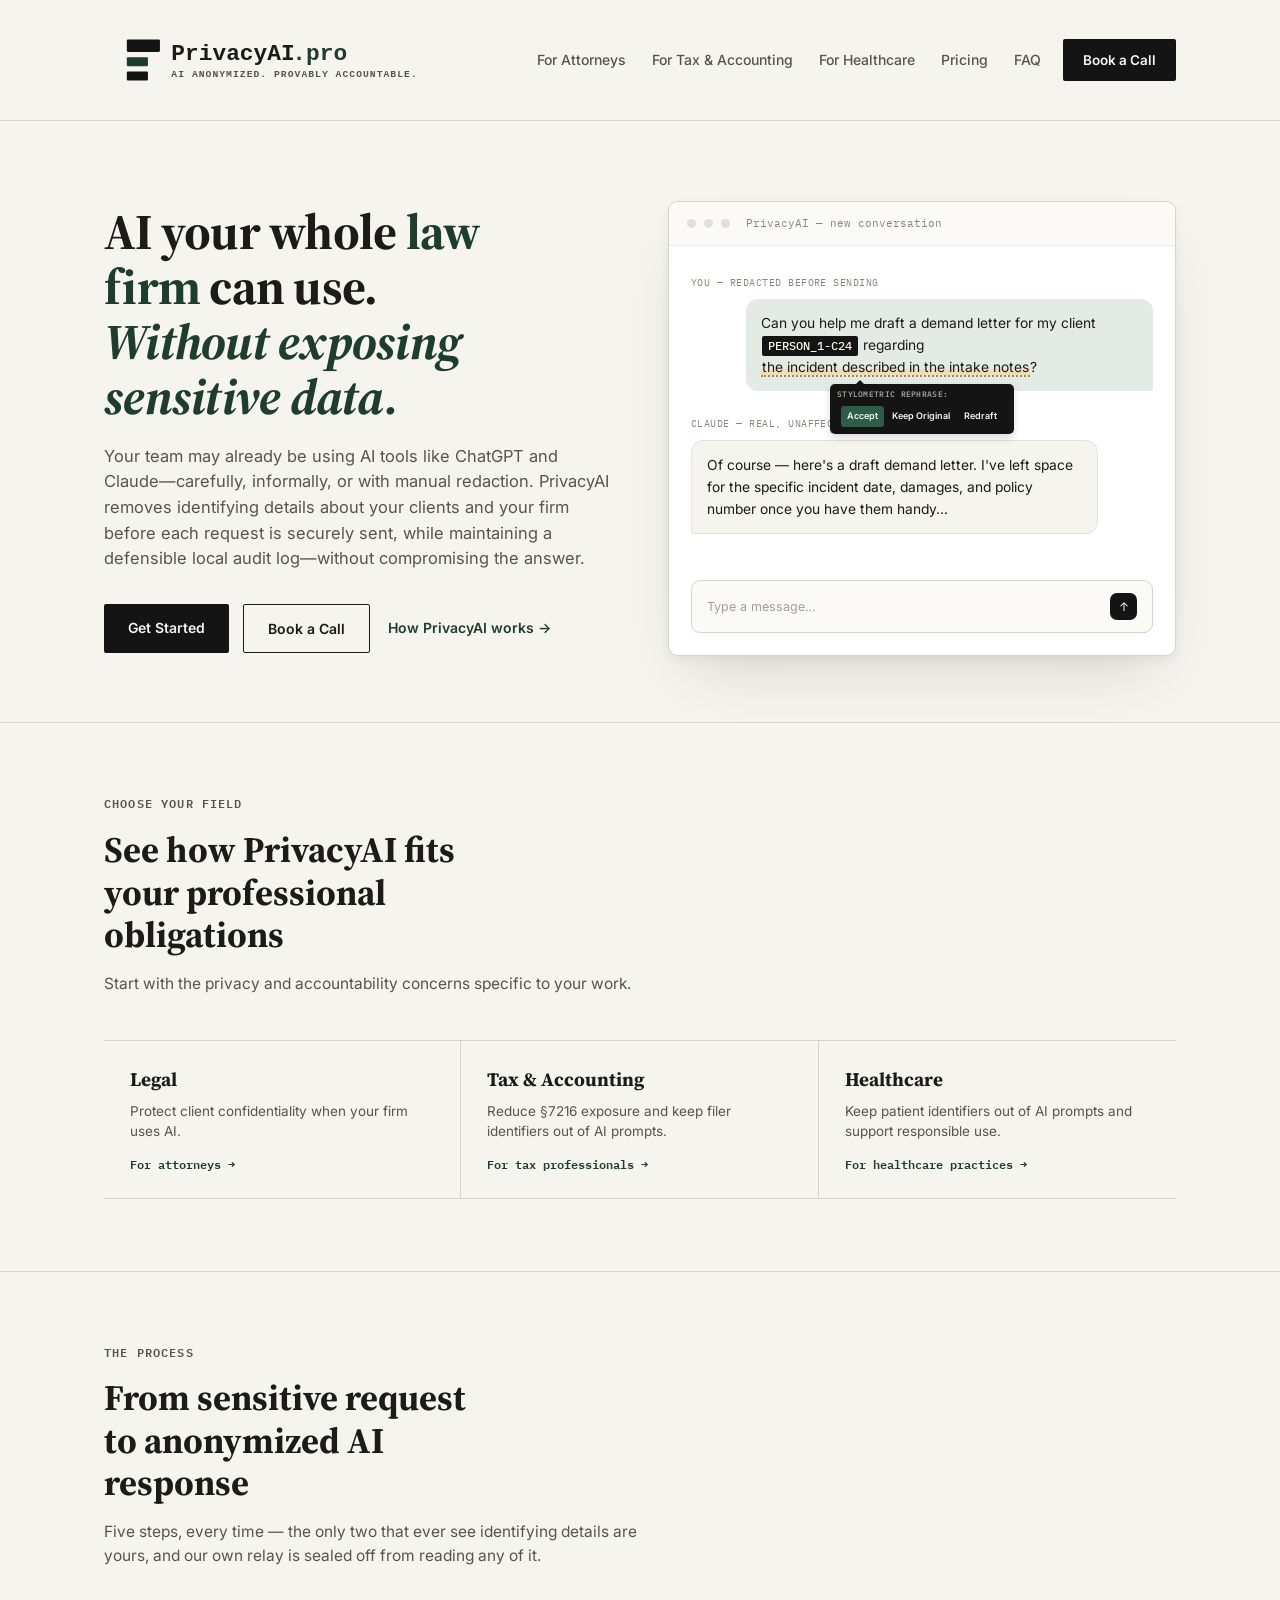
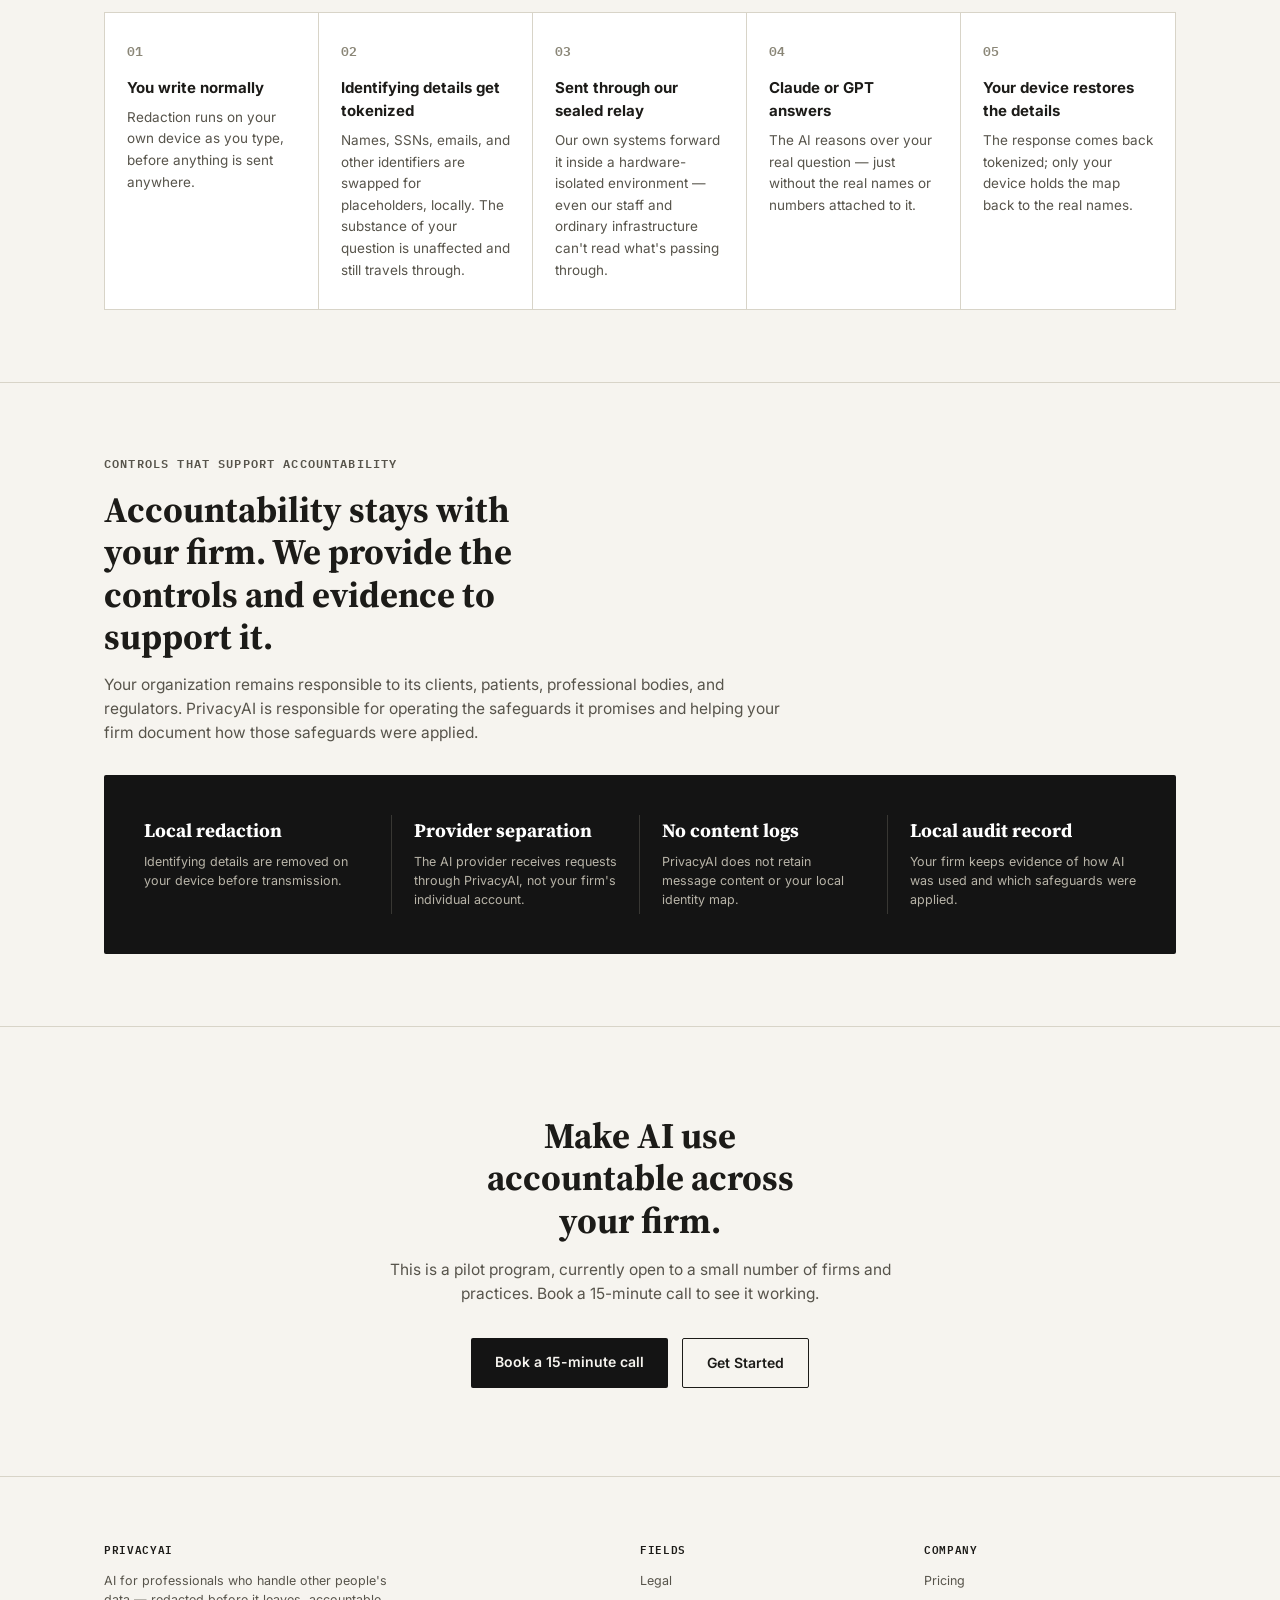
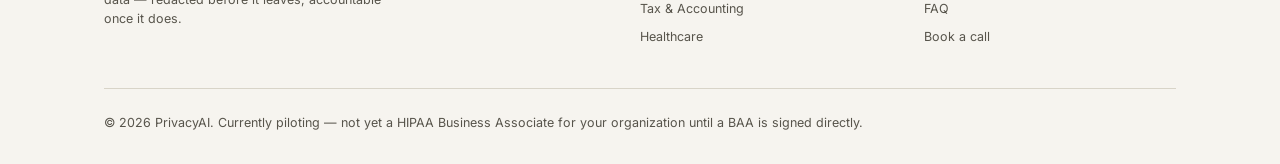
==== index.html @ f4e5b2a3 "Improve PrivacyAI conversion paths and homepage positioning" ====
<!DOCTYPE html>
<html lang="en">
<head>
<meta charset="UTF-8">
<meta name="viewport" content="width=device-width, initial-scale=1.0">
<link rel="stylesheet" href="booking-modal.css">
<script src="booking-modal.js" defer></script>
<script src="hero-rotation.js" defer></script>
<title>Secure AI for Professional Firms | PrivacyAI</title>
<meta name="description" content="PrivacyAI removes identifying details before requests reach ChatGPT or Claude, secures transmission, and maintains a defensible local audit log.">
<link rel="canonical" href="https://privacyai.pro/">
<meta property="og:type" content="website">
<meta property="og:site_name" content="PrivacyAI">
<meta property="og:title" content="Secure AI for Professional Firms | PrivacyAI">
<meta property="og:description" content="Remove identifying details before requests reach ChatGPT or Claude, with secure transmission and a defensible local audit log.">
<meta property="og:url" content="https://privacyai.pro/">
<meta name="twitter:card" content="summary">
<script type="application/ld+json">
{
  "@context": "https://schema.org",
  "@graph": [
    {
      "@type": "WebSite",
      "@id": "https://privacyai.pro/#website",
      "url": "https://privacyai.pro/",
      "name": "PrivacyAI"
    },
    {
      "@type": "Organization",
      "@id": "https://privacyai.pro/#organization",
      "name": "PrivacyAI",
      "url": "https://privacyai.pro/",
      "logo": "https://privacyai.pro/logo.svg"
    }
  ]
}
</script>
<style>
  @import url('https://fonts.googleapis.com/css2?family=Source+Serif+4:ital,wght@0,600;0,700;1,500&family=IBM+Plex+Mono:wght@400;500;600&family=Inter:wght@400;500;600;700&display=swap');

  :root{
    --paper:#f6f4ef;
    --panel:#ffffff;
    --ink:#1c1b18;
    --ink-soft:#57544b;
    --ink-faint:#8a8677;
    --rule:#d8d4c8;
    --redact:#141414;
    --protected:#1f3d2f;
    --protected-soft:#e3ebe4;
    --warn:#8a4a1f;
    --warn-bg:#f3e4d4;
  }
  *{box-sizing:border-box;}
  html,body{margin:0;padding:0;}
  body{background:var(--paper);color:var(--ink);font-family:'Inter',system-ui,sans-serif;line-height:1.55;}
  a{color:inherit;text-decoration:none;}
  .wrap{max-width:1120px;margin:0 auto;padding:0 24px;}

  nav{padding:20px 0;border-bottom:1px solid var(--rule);}
  nav .wrap{display:flex;justify-content:space-between;align-items:center;}
  .logo{font-family:'IBM Plex Mono',monospace;font-weight:600;font-size:15px;letter-spacing:0.02em;display:flex;align-items:center;gap:9px;}
  .logo .bar{width:16px;height:8px;background:var(--redact);display:inline-block;}
  .navlinks{display:flex;gap:26px;font-size:14px;font-weight:500;color:var(--ink-soft);}
  .navlinks a:hover{color:var(--ink);}
  .nav-cta{background:var(--redact);color:var(--paper);padding:11px 20px;border-radius:2px;font-weight:600;font-size:13.5px;}
  .nav-cta:hover{background:#000;}

  .hero{padding:80px 0 66px;}
  .hero-grid{display:grid;grid-template-columns:1fr 1fr;gap:56px;align-items:center;}
  @media(max-width:940px){.hero-grid{grid-template-columns:1fr;gap:44px;}}

  .eyebrow{
    display:inline-flex;align-items:center;gap:10px;
    font-family:'IBM Plex Mono',monospace;font-size:12px;font-weight:600;letter-spacing:0.1em;text-transform:uppercase;
    color:var(--protected);background:var(--protected-soft);
    padding:8px 16px;border-radius:2px;margin-bottom:26px;
  }
  .eyebrow .dot{width:7px;height:7px;border-radius:50%;background:var(--protected);}
  h1{
    font-family:'Source Serif 4',serif;font-weight:700;
    font-size:clamp(32px,4.6vw,50px);line-height:1.1;
    letter-spacing:-0.015em;margin:0 0 20px;max-width:15ch;
  }
  h1 em{font-style:italic;color:var(--protected);}
  .rotating-niche{display:inline;color:var(--protected);transition:opacity .18s ease;}
  .rotating-niche.is-changing{opacity:0;}
  .hero-sub{font-size:16.5px;color:var(--ink-soft);max-width:52ch;margin:0 0 32px;}
  .hero-ctas{display:flex;gap:14px;flex-wrap:wrap;}
  .btn{font-family:'Inter',sans-serif;font-weight:600;font-size:14px;padding:13px 24px;border-radius:2px;display:inline-block;border:none;cursor:pointer;}
  .btn-dark{background:var(--redact);color:var(--paper);}
  .btn-dark:hover{background:#000;}
  .btn-outline{border:1.5px solid var(--ink);color:var(--ink);background:transparent;}
  .btn-outline:hover{background:var(--ink);color:var(--paper);}
  .text-link{display:inline-flex;align-items:center;padding:13px 4px;font-size:14px;font-weight:600;color:var(--protected);border-bottom:1px solid transparent;}
  .text-link:hover{border-bottom-color:var(--protected);}

  /* Chat mockup */
  .frame{
    background:var(--panel);border:1px solid var(--rule);border-radius:10px;
    box-shadow:0 30px 60px -24px rgba(28,27,24,0.16), 0 4px 12px rgba(28,27,24,0.05);
    overflow:visible;
  }
  .titlebar{
    display:flex;align-items:center;gap:8px;padding:13px 18px;
    border-bottom:1px solid #ece9e0;background:#fbfaf7;border-radius:10px 10px 0 0;
  }
  .tb-dot{width:9px;height:9px;border-radius:50%;background:#e3e0d6;}
  .tb-label{margin-left:8px;font-family:'IBM Plex Mono',monospace;font-size:11px;color:var(--ink-faint);}
  .chat{padding:22px 22px 20px;}
  .row{display:flex;margin-bottom:18px;}
  .row.user{justify-content:flex-end;}
  .bubble{max-width:88%;padding:13px 15px;border-radius:12px;font-size:13.8px;line-height:1.6;position:relative;}
  .bubble.user{background:var(--protected-soft);border-bottom-right-radius:3px;}
  .bubble.ai{background:var(--paper);border:1px solid #e6e2d6;border-bottom-left-radius:3px;}
  .tok{
    display:inline-block;background:var(--redact);color:var(--paper);
    font-family:'IBM Plex Mono',monospace;font-size:11.5px;font-weight:500;
    padding:1px 6px;border-radius:2px;margin:0 1px;
  }
  .suggest-wrap{position:relative;display:inline-block;}
  .suggest{background:linear-gradient(transparent 60%, #f0dcb8 60%);border-bottom:2px dotted #b8873f;padding:0 1px;cursor:pointer;}
  .popover{
    position:absolute;top:calc(100% + 6px);left:50%;transform:translateX(calc(-50% + 26px));
    background:var(--redact);color:var(--paper);font-size:9px;font-weight:600;
    padding:4px 5px;border-radius:5px;white-space:nowrap;
    display:flex;flex-direction:column;gap:3px;align-items:stretch;
    box-shadow:0 4px 10px rgba(0,0,0,0.14);z-index:5;
  }
  .popover:before{content:'';position:absolute;bottom:100%;left:26px;border:4px solid transparent;border-bottom-color:var(--redact);}
  .popover-label{
    font-family:'IBM Plex Mono',monospace;font-size:7.5px;letter-spacing:0.04em;text-transform:uppercase;
    color:#a19d90;padding:0 2px;text-align:left;
  }
  .popover-buttons{display:flex;gap:2px;}
  .popover span:not(.popover-label){padding:3px 6px;border-radius:3px;}
  .popover span.on{background:#2e5c46;}
  .label-row{margin:0 0 6px;}
  .tag{font-family:'IBM Plex Mono',monospace;font-size:9.5px;letter-spacing:0.05em;text-transform:uppercase;color:var(--ink-faint);}
  .input-bar{
    margin:8px 22px 22px;padding:12px 15px;border:1px solid var(--rule);border-radius:9px;
    display:flex;justify-content:space-between;align-items:center;background:#fbfaf7;
  }
  .input-bar .ph{color:#a29e90;font-size:12.5px;}
  .send{width:27px;height:27px;border-radius:7px;background:var(--redact);display:flex;align-items:center;justify-content:center;color:var(--paper);font-size:12px;flex-shrink:0;}

  section{padding:72px 0;}
  section.bordered{border-top:1px solid var(--rule);}
  .kicker{font-family:'IBM Plex Mono',monospace;font-size:11.5px;font-weight:600;letter-spacing:0.1em;text-transform:uppercase;color:var(--ink-soft);margin-bottom:16px;}
  h2{font-family:'Source Serif 4',serif;font-weight:700;font-size:clamp(26px,3.4vw,36px);line-height:1.18;margin:0 0 14px;max-width:20ch;}
  .section-sub{color:var(--ink-soft);font-size:15.5px;max-width:58ch;margin-bottom:44px;}

  .v-grid{display:grid;grid-template-columns:repeat(3,1fr);gap:0;border-top:1px solid var(--rule);border-bottom:1px solid var(--rule);}
  @media(max-width:860px){.v-grid{grid-template-columns:1fr;}}
  .v-card{border-right:1px solid var(--rule);padding:24px 26px;display:flex;flex-direction:column;transition:background .15s,transform .15s;}
  .v-card:last-child{border-right:none;}
  @media(max-width:860px){.v-card{border-right:none;border-bottom:1px solid var(--rule);}}
  .v-card:hover{background:var(--protected-soft);}
  .v-tag{font-family:'Source Serif 4',serif;font-size:19px;font-weight:700;color:var(--ink);margin-bottom:6px;}
  .v-title{font-size:13.5px;color:var(--ink-soft);line-height:1.5;}
  .v-arrow{font-family:'IBM Plex Mono',monospace;font-size:12px;font-weight:600;color:var(--protected);margin-top:14px;}

  .process{display:grid;grid-template-columns:repeat(5,1fr);gap:0;border:1px solid var(--rule);}
  @media(max-width:1000px){.process{grid-template-columns:1fr 1fr 1fr;}}
  @media(max-width:640px){.process{grid-template-columns:1fr 1fr;}}
  @media(max-width:420px){.process{grid-template-columns:1fr;}}
  .p-step{padding:28px 22px;border-right:1px solid var(--rule);background:var(--panel);}
  .p-step:last-child{border-right:none;}
  @media(max-width:860px){.p-step{border-right:none;border-bottom:1px solid var(--rule);}}
  .p-step .num{font-family:'IBM Plex Mono',monospace;font-weight:600;font-size:13px;color:var(--ink-faint);margin-bottom:14px;}
  .p-step .t{font-weight:700;font-size:15px;margin-bottom:8px;}
  .p-step .d{font-size:13.5px;color:var(--ink-soft);line-height:1.6;}

  .proof-head{margin-bottom:30px;}
  .proof-head h2{max-width:24ch;}
  .proof-head p{color:var(--ink-soft);font-size:15.5px;max-width:68ch;margin:0;}
  .stats{background:var(--redact);color:var(--paper);border-radius:2px;padding:40px;display:grid;grid-template-columns:repeat(4,1fr);gap:0;text-align:left;}
  @media(max-width:720px){.stats{grid-template-columns:1fr 1fr;}}
  .stat{padding:4px 22px;border-right:1px solid #383733;}
  .stat:first-child{padding-left:0;}
  .stat:last-child{padding-right:0;border-right:none;}
  .stat .n{font-family:'Source Serif 4',serif;font-weight:700;font-size:19px;line-height:1.25;color:#fff;}
  .stat .l{font-size:12.5px;line-height:1.55;color:#b8b4a8;margin-top:9px;}
  @media(max-width:720px){.stat{padding:18px;border-right:none;border-bottom:1px solid #383733;}.stat:first-child{padding:18px;}.stat:last-child{padding:18px;border-bottom:none;}}

  .final-cta{text-align:center;padding:88px 0;}
  .final-cta h2{margin:0 auto 16px;max-width:20ch;}
  .final-cta p{color:var(--ink-soft);max-width:52ch;margin:0 auto 32px;font-size:15.5px;}
  .final-cta .hero-ctas{justify-content:center;}

  footer{border-top:1px solid var(--rule);padding:48px 0 32px;font-size:12.5px;color:var(--ink-soft);}
  .f-grid{display:grid;grid-template-columns:2fr 1fr 1fr;gap:32px;margin-bottom:32px;}
  @media(max-width:640px){.f-grid{grid-template-columns:1fr;}}
  .f-col h4{font-family:'IBM Plex Mono',monospace;font-size:11px;font-weight:600;letter-spacing:0.06em;text-transform:uppercase;color:var(--ink);margin-bottom:14px;}
  .f-col a{display:block;margin-bottom:9px;}
  .f-col a:hover{color:var(--protected);}
  .f-bottom{border-top:1px solid var(--rule);padding-top:24px;display:flex;justify-content:space-between;flex-wrap:wrap;gap:10px;}

  @media(max-width:640px){
    .wrap{padding-left:20px;padding-right:20px;}
    nav{padding:10px 0;}
    nav .wrap{justify-content:flex-start;}
    nav img{width:min(100%,320px);height:auto !important;}
    .navlinks,.nav-cta{display:none;}
    .hero{padding:36px 0 44px;}
    .hero-grid{gap:28px;}
    .eyebrow{padding:7px 12px;margin-bottom:20px;line-height:1.45;}
    h1{margin-bottom:16px;}
    .hero-sub{margin-bottom:24px;}
    .hero-ctas{gap:10px;}
    .btn{padding:12px 20px;}
  }
</style>
</head>
<body>
<nav>
  <div class="wrap">
    <a href="index.html"><img src="logo.svg" alt="PrivacyAI" style="height:80px;display:block;"></a>
    <div class="navlinks">
      <a href="legal.html">For Attorneys</a>
      <a href="tax.html">For Tax &amp; Accounting</a>
      <a href="healthcare.html">For Healthcare</a>
      <a href="pricing.html">Pricing</a>
      <a href="faq.html">FAQ</a>
    </div>
    <a class="nav-cta" href="https://link.sellflows.com/widget/booking/PBpJVegRgUST8xPAbuOj">Book a Call</a>
  </div>
</nav>

<section class="hero">
  <div class="wrap">
    <div class="hero-grid">
      <div>
        <h1>AI your whole <span class="rotating-niche" data-rotating-niche>law firm</span> can use. <em>Without exposing sensitive data.</em></h1>
        <p class="hero-sub">Your team may already be using AI tools like ChatGPT and Claude—carefully, informally, or with manual redaction. PrivacyAI removes identifying details about your clients and your firm before each request is securely sent, while maintaining a defensible local audit log—without compromising the answer.</p>
        <div class="hero-ctas">
          <a class="btn btn-dark" href="pricing.html#get-started">Get Started</a>
          <a class="btn btn-outline" href="https://link.sellflows.com/widget/booking/PBpJVegRgUST8xPAbuOj">Book a Call</a>
          <a class="text-link" href="#how">How PrivacyAI works →</a>
        </div>
      </div>

      <div class="frame">
        <div class="titlebar">
          <div class="tb-dot"></div><div class="tb-dot"></div><div class="tb-dot"></div>
          <div class="tb-label">PrivacyAI — new conversation</div>
        </div>
        <div class="chat">
          <div class="label-row"><span class="tag">You — redacted before sending</span></div>
          <div class="row user">
            <div class="bubble user">
              Can you help me draft a demand letter for my client
              <span class="tok">PERSON_1-C24</span> regarding
              <span class="suggest-wrap">
                <span class="suggest">the incident described in the intake notes</span>
                <span class="popover"><span class="popover-label">Stylometric rephrase:</span><span class="popover-buttons"><span class="on">Accept</span><span>Keep Original</span><span>Redraft</span></span></span>
              </span>?
            </div>
          </div>
          <div class="label-row"><span class="tag">Claude — real, unaffected answer</span></div>
          <div class="row ai">
            <div class="bubble ai">
              Of course — here's a draft demand letter. I've left space for the specific incident date, damages, and policy number once you have them handy...
            </div>
          </div>
        </div>
        <div class="input-bar">
          <span class="ph">Type a message…</span>
          <div class="send">↑</div>
        </div>
      </div>
    </div>
  </div>
</section>

<section class="bordered">
  <div class="wrap">
    <div class="kicker">Choose your field</div>
    <h2>See how PrivacyAI fits your professional obligations</h2>
    <p class="section-sub">Start with the privacy and accountability concerns specific to your work.</p>
    <div class="v-grid">
      <a class="v-card" href="legal.html">
        <div class="v-tag">Legal</div>
        <div class="v-title">Protect client confidentiality when your firm uses AI.</div>
        <div class="v-arrow">For attorneys →</div>
      </a>
      <a class="v-card" href="tax.html">
        <div class="v-tag">Tax &amp; Accounting</div>
        <div class="v-title">Reduce §7216 exposure and keep filer identifiers out of AI prompts.</div>
        <div class="v-arrow">For tax professionals →</div>
      </a>
      <a class="v-card" href="healthcare.html">
        <div class="v-tag">Healthcare</div>
        <div class="v-title">Keep patient identifiers out of AI prompts and support responsible use.</div>
        <div class="v-arrow">For healthcare practices →</div>
      </a>
    </div>
  </div>
</section>

<section class="bordered" id="how">
  <div class="wrap">
    <div class="kicker">The process</div>
    <h2>From sensitive request to anonymized AI response</h2>
    <p class="section-sub">Five steps, every time — the only two that ever see identifying details are yours, and our own relay is sealed off from reading any of it.</p>
    <div class="process">
      <div class="p-step"><div class="num">01</div><div class="t">You write normally</div><div class="d">Redaction runs on your own device as you type, before anything is sent anywhere.</div></div>
      <div class="p-step"><div class="num">02</div><div class="t">Identifying details get tokenized</div><div class="d">Names, SSNs, emails, and other identifiers are swapped for placeholders, locally. The substance of your question is unaffected and still travels through.</div></div>
      <div class="p-step"><div class="num">03</div><div class="t">Sent through our sealed relay</div><div class="d">Our own systems forward it inside a hardware-isolated environment — even our staff and ordinary infrastructure can't read what's passing through.</div></div>
      <div class="p-step"><div class="num">04</div><div class="t">Claude or GPT answers</div><div class="d">The AI reasons over your real question — just without the real names or numbers attached to it.</div></div>
      <div class="p-step"><div class="num">05</div><div class="t">Your device restores the details</div><div class="d">The response comes back tokenized; only your device holds the map back to the real names.</div></div>
    </div>
  </div>
</section>

<section class="bordered">
  <div class="wrap">
    <div class="proof-head">
      <div class="kicker">Controls that support accountability</div>
      <h2>Accountability stays with your firm. We provide the controls and evidence to support it.</h2>
      <p>Your organization remains responsible to its clients, patients, professional bodies, and regulators. PrivacyAI is responsible for operating the safeguards it promises and helping your firm document how those safeguards were applied.</p>
    </div>
    <div class="stats">
      <div class="stat"><div class="n">Local redaction</div><div class="l">Identifying details are removed on your device before transmission.</div></div>
      <div class="stat"><div class="n">Provider separation</div><div class="l">The AI provider receives requests through PrivacyAI, not your firm's individual account.</div></div>
      <div class="stat"><div class="n">No content logs</div><div class="l">PrivacyAI does not retain message content or your local identity map.</div></div>
      <div class="stat"><div class="n">Local audit record</div><div class="l">Your firm keeps evidence of how AI was used and which safeguards were applied.</div></div>
    </div>
  </div>
</section>

<section class="final-cta bordered">
  <div class="wrap">
    <h2>Make AI use accountable across your firm.</h2>
    <p>This is a pilot program, currently open to a small number of firms and practices. Book a 15-minute call to see it working.</p>
    <div class="hero-ctas">
      <a class="btn btn-dark" href="https://link.sellflows.com/widget/booking/PBpJVegRgUST8xPAbuOj">Book a 15-minute call</a>
      <a class="btn btn-outline" href="pricing.html#get-started">Get Started</a>
    </div>
  </div>
</section>

<footer>
  <div class="wrap">
    <div class="f-grid">
      <div class="f-col">
        <h4>PrivacyAI</h4>
        <p style="max-width:36ch;">AI for professionals who handle other people's data — redacted before it leaves, accountable once it does.</p>
      </div>
      <div class="f-col">
        <h4>Fields</h4>
        <a href="legal.html">Legal</a>
        <a href="tax.html">Tax &amp; Accounting</a>
        <a href="healthcare.html">Healthcare</a>
      </div>
      <div class="f-col">
        <h4>Company</h4>
        <a href="pricing.html">Pricing</a>
        <a href="faq.html">FAQ</a>
        <a href="https://link.sellflows.com/widget/booking/PBpJVegRgUST8xPAbuOj">Book a call</a>
      </div>
    </div>
    <div class="f-bottom">
      <div>© 2026 PrivacyAI. Currently piloting — not yet a HIPAA Business Associate for your organization until a BAA is signed directly.</div>
    </div>
  </div>
</footer>
</body>
</html>
---- booking-modal.css ----
.booking-modal{position:fixed;inset:0;z-index:1000;display:grid;place-items:center;padding:24px;visibility:hidden;opacity:0;transition:opacity 220ms ease,visibility 220ms ease;}
.booking-modal.is-open{visibility:visible;opacity:1;}
.booking-modal__backdrop{position:absolute;inset:0;background:rgba(20,20,20,.7);backdrop-filter:blur(4px);}
.booking-modal__dialog{position:relative;width:min(940px,100%);height:min(780px,calc(100vh - 48px));overflow:hidden;background:#f6f4ef;border:1px solid rgba(255,255,255,.2);border-radius:8px;box-shadow:0 24px 80px rgba(0,0,0,.34);transform:translateY(16px) scale(.985);transition:transform 220ms ease;}
.booking-modal.is-open .booking-modal__dialog{transform:translateY(0) scale(1);}
.booking-modal__close{position:absolute;top:12px;right:12px;z-index:2;width:40px;height:40px;border:1px solid #d8d4c8;border-radius:50%;background:#f6f4ef;color:#1c1b18;font:600 24px/1 system-ui,sans-serif;cursor:pointer;box-shadow:0 3px 12px rgba(0,0,0,.12);}
.booking-modal__close:hover,.booking-modal__close:focus-visible{background:#fff;outline:2px solid #1f3d2f;outline-offset:2px;}
.booking-modal__frame{width:100%;height:100%;border:0;background:#fff;}
body.booking-modal-open{overflow:hidden;}
@media(max-width:640px){.booking-modal{padding:0;}.booking-modal__dialog{width:100%;height:100dvh;border:0;border-radius:0;}}
@media(prefers-reduced-motion:reduce){.booking-modal,.booking-modal__dialog{transition:none;}}
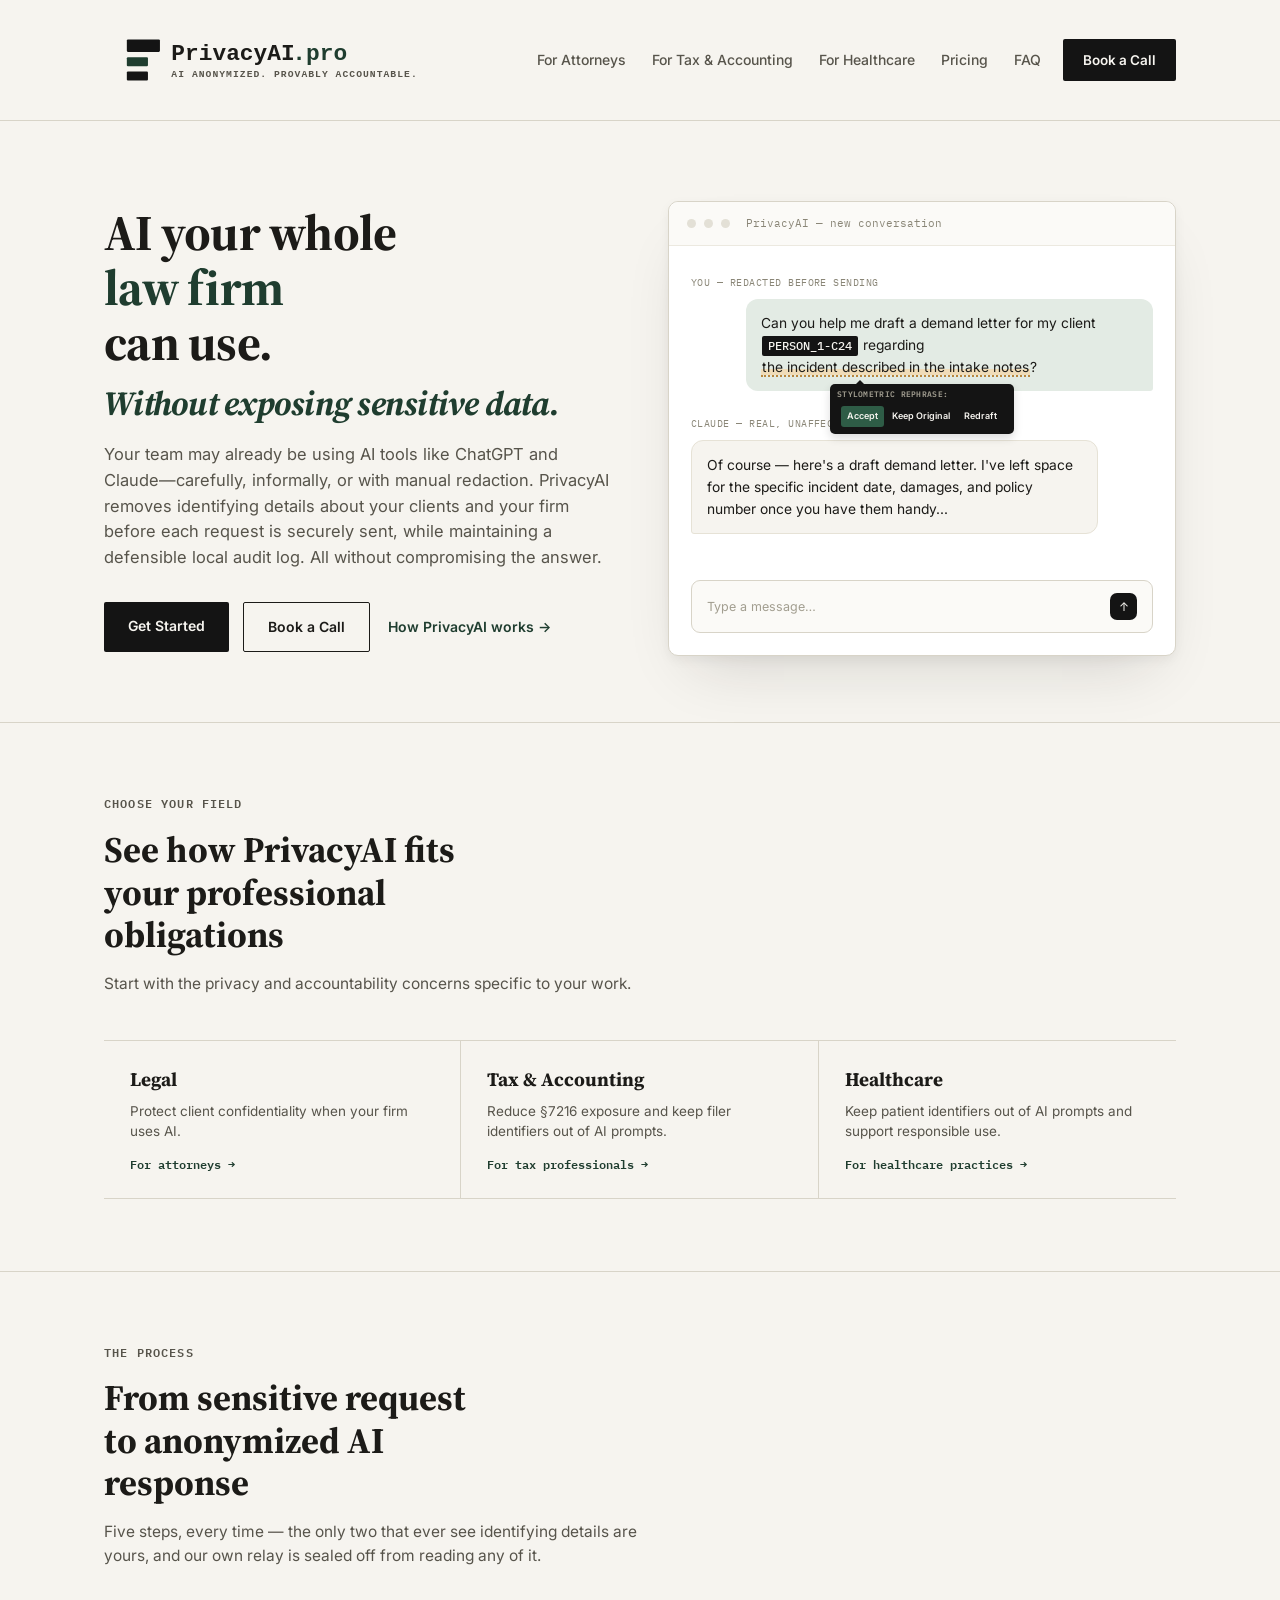
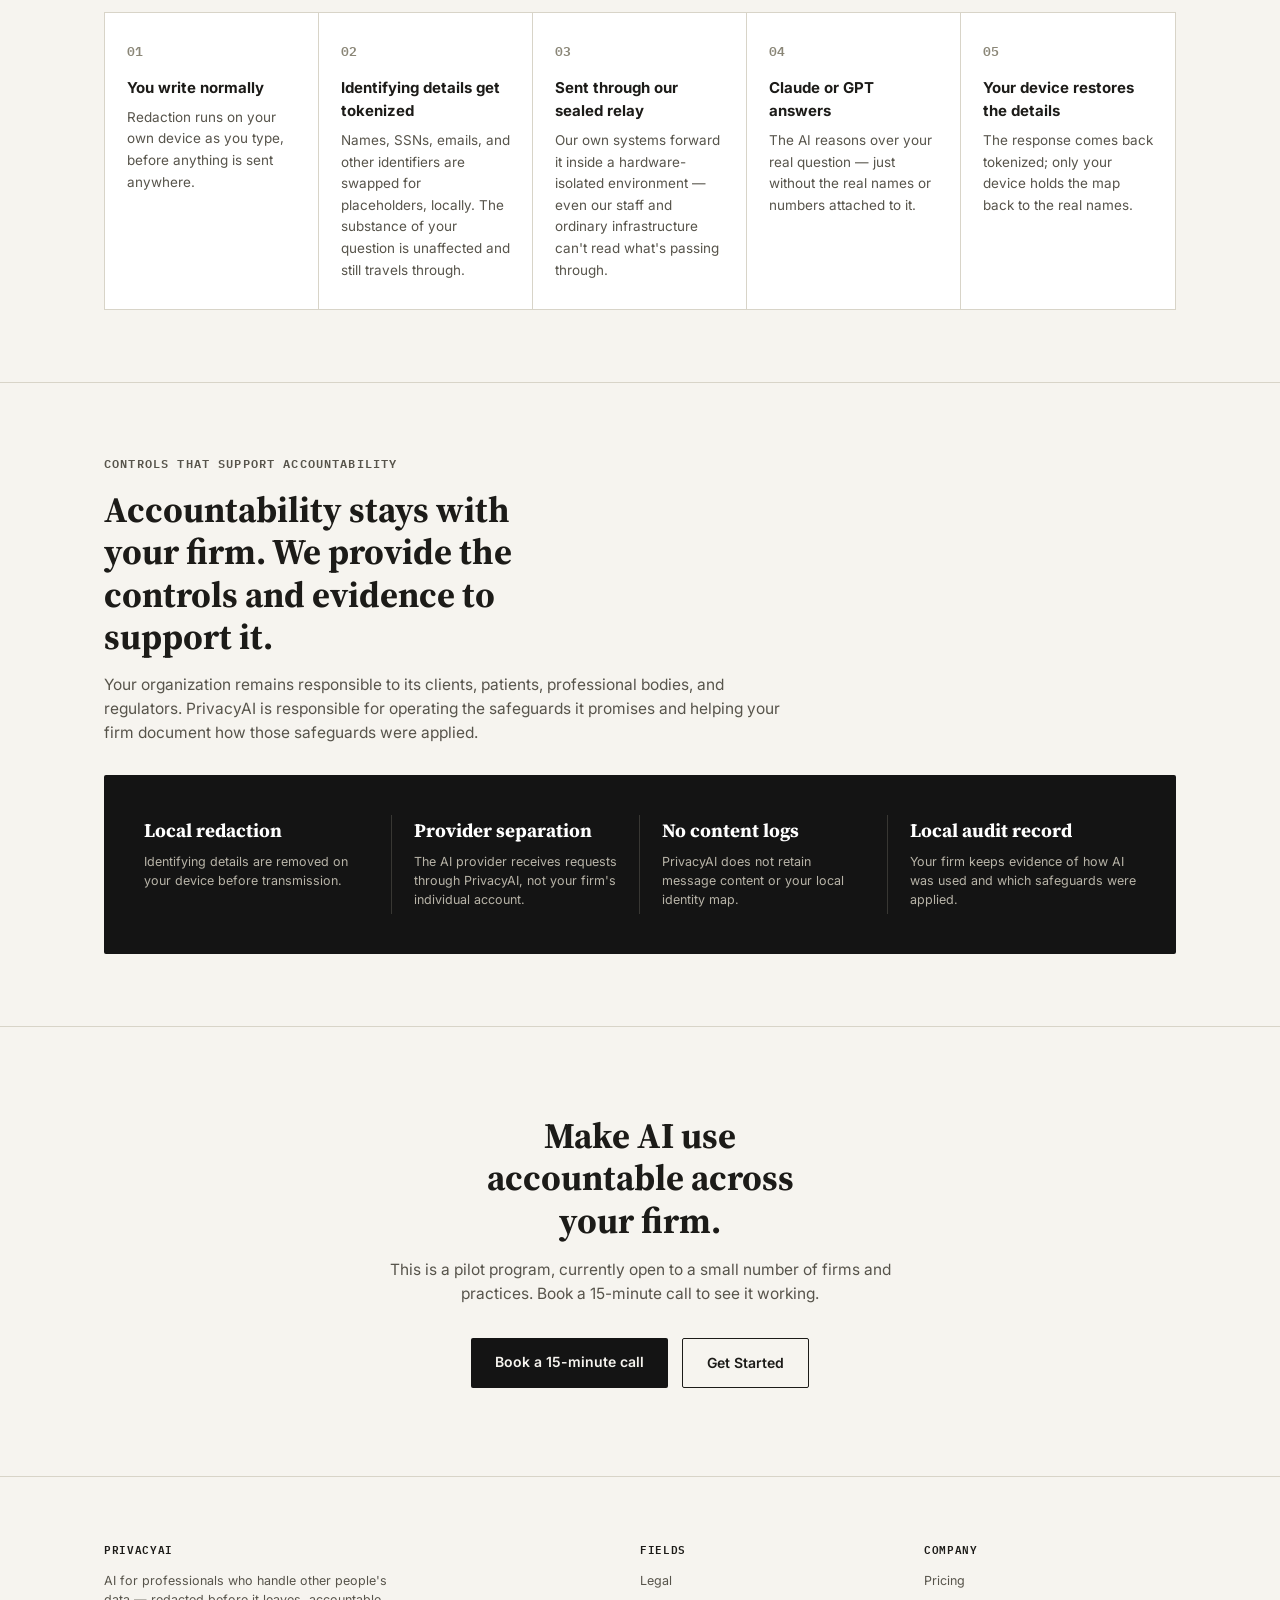
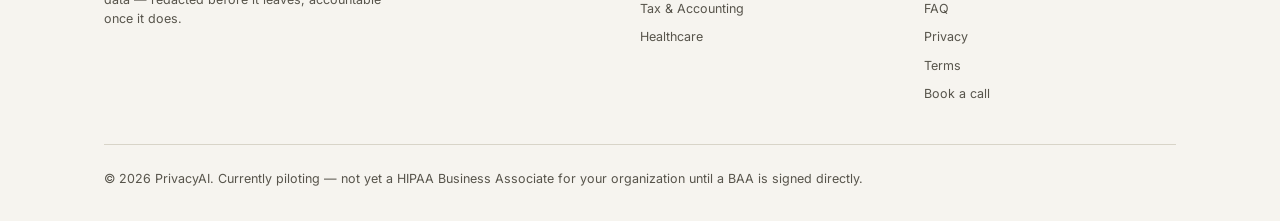
==== commit 007b2189: "Add PrivacyAI policies and refine homepage messaging" ====
--- a/index.html
+++ b/index.html
@@ -80,10 +80,12 @@
   h1{
     font-family:'Source Serif 4',serif;font-weight:700;
     font-size:clamp(32px,4.6vw,50px);line-height:1.1;
-    letter-spacing:-0.015em;margin:0 0 20px;max-width:15ch;
-  }
-  h1 em{font-style:italic;color:var(--protected);}
-  .rotating-niche{display:inline;color:var(--protected);transition:opacity .18s ease;}
+    letter-spacing:-0.015em;margin:0 0 20px;max-width:18ch;
+  }
+  h1 em{display:block;margin-top:14px;font-style:italic;color:var(--protected);font-size:.68em;line-height:1.12;}
+  h1 em span{display:inline;white-space:nowrap;}
+  h1 em span:first-child:after{content:' ';}
+  .rotating-niche{display:block;min-height:1.1em;white-space:nowrap;color:var(--protected);font-size:1em;transition:opacity .18s ease;}
   .rotating-niche.is-changing{opacity:0;}
   .hero-sub{font-size:16.5px;color:var(--ink-soft);max-width:52ch;margin:0 0 32px;}
   .hero-ctas{display:flex;gap:14px;flex-wrap:wrap;}
@@ -206,6 +208,10 @@
     .hero-grid{gap:28px;}
     .eyebrow{padding:7px 12px;margin-bottom:20px;line-height:1.45;}
     h1{margin-bottom:16px;}
+    .rotating-niche{font-size:1em;}
+    h1 em{margin-top:10px;font-size:.78em;}
+    h1 em span{display:block;}
+    h1 em span:first-child:after{content:'';}
     .hero-sub{margin-bottom:24px;}
     .hero-ctas{gap:10px;}
     .btn{padding:12px 20px;}
@@ -231,8 +237,8 @@
   <div class="wrap">
     <div class="hero-grid">
       <div>
-        <h1>AI your whole <span class="rotating-niche" data-rotating-niche>law firm</span> can use. <em>Without exposing sensitive data.</em></h1>
-        <p class="hero-sub">Your team may already be using AI tools like ChatGPT and Claude—carefully, informally, or with manual redaction. PrivacyAI removes identifying details about your clients and your firm before each request is securely sent, while maintaining a defensible local audit log—without compromising the answer.</p>
+        <h1>AI your whole <span class="rotating-niche" data-rotating-niche>law firm</span> can use. <em><span>Without exposing</span><span>sensitive data.</span></em></h1>
+        <p class="hero-sub">Your team may already be using AI tools like ChatGPT and Claude—carefully, informally, or with manual redaction. PrivacyAI removes identifying details about your clients and your firm before each request is securely sent, while maintaining a defensible local audit log. All without compromising the answer.</p>
         <div class="hero-ctas">
           <a class="btn btn-dark" href="pricing.html#get-started">Get Started</a>
           <a class="btn btn-outline" href="https://link.sellflows.com/widget/booking/PBpJVegRgUST8xPAbuOj">Book a Call</a>
@@ -357,6 +363,8 @@
         <h4>Company</h4>
         <a href="pricing.html">Pricing</a>
         <a href="faq.html">FAQ</a>
+        <a href="privacy.html">Privacy</a>
+        <a href="terms.html">Terms</a>
         <a href="https://link.sellflows.com/widget/booking/PBpJVegRgUST8xPAbuOj">Book a call</a>
       </div>
     </div>
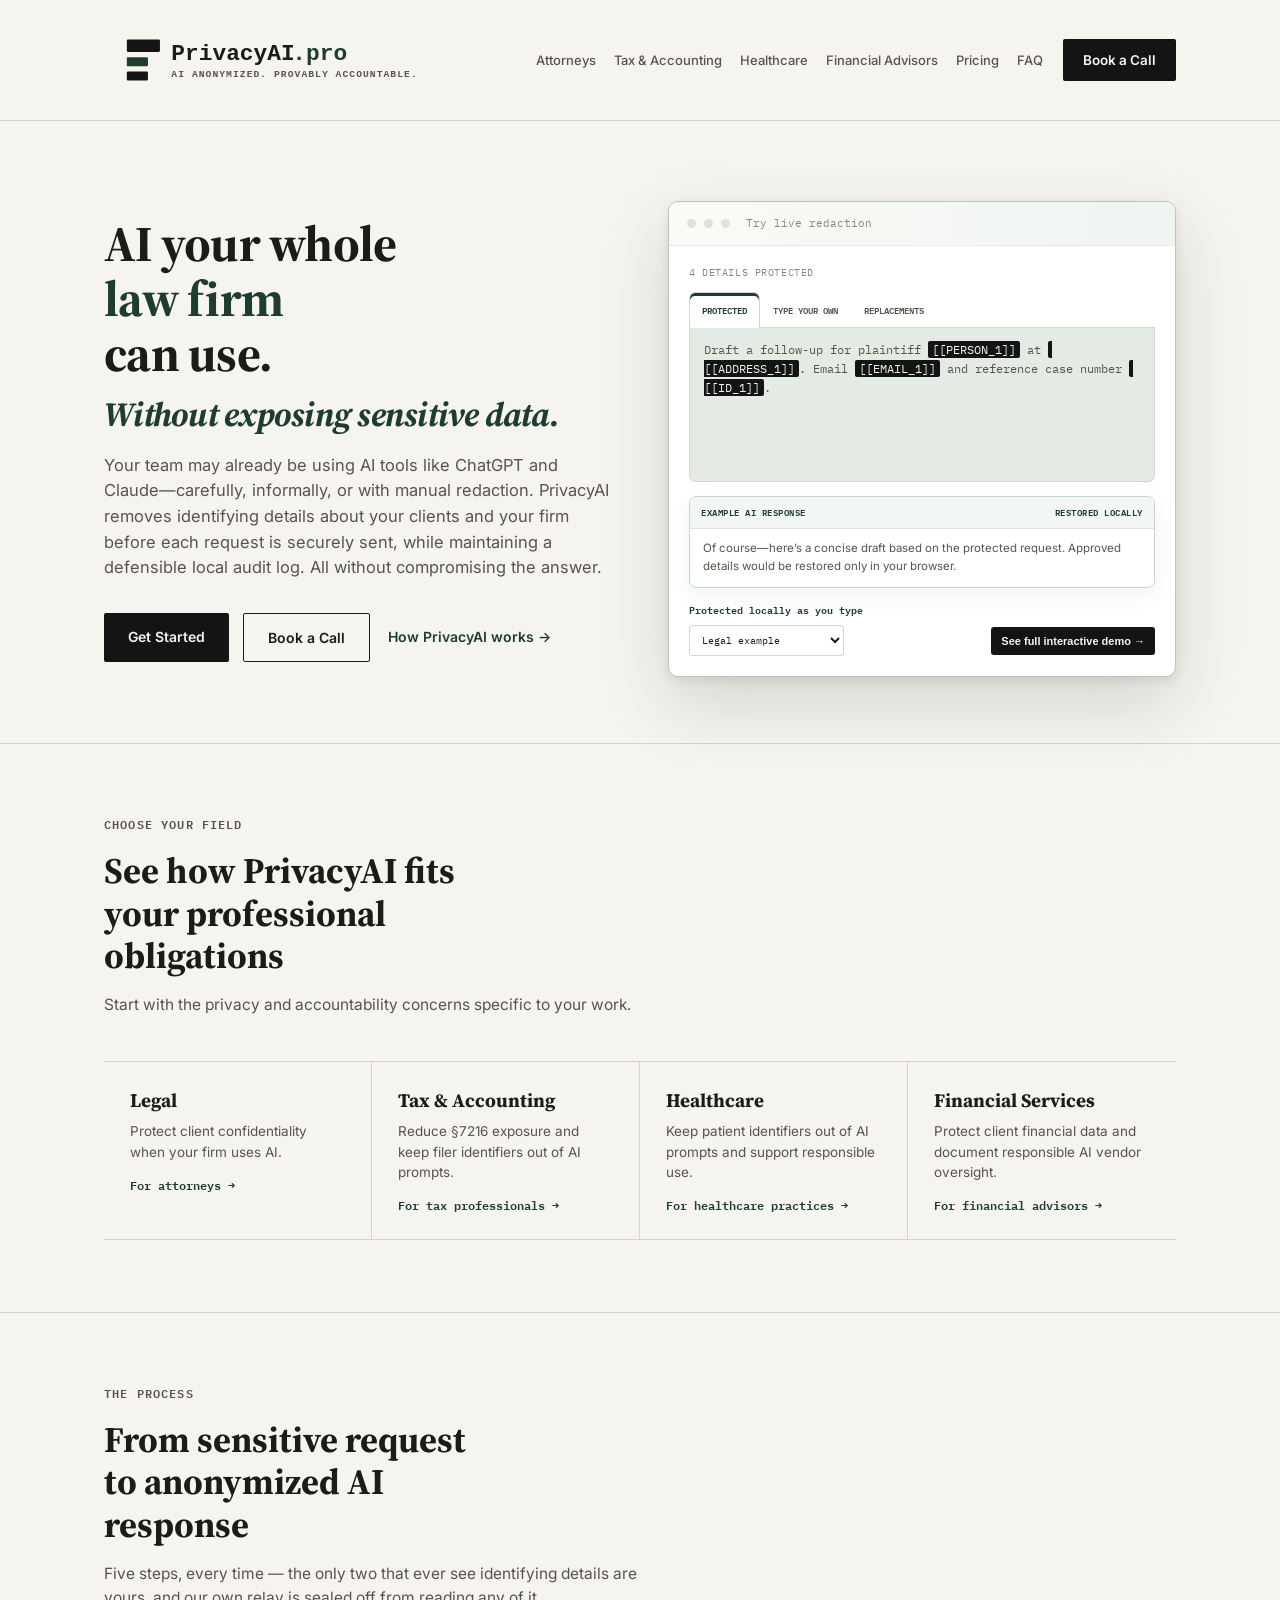
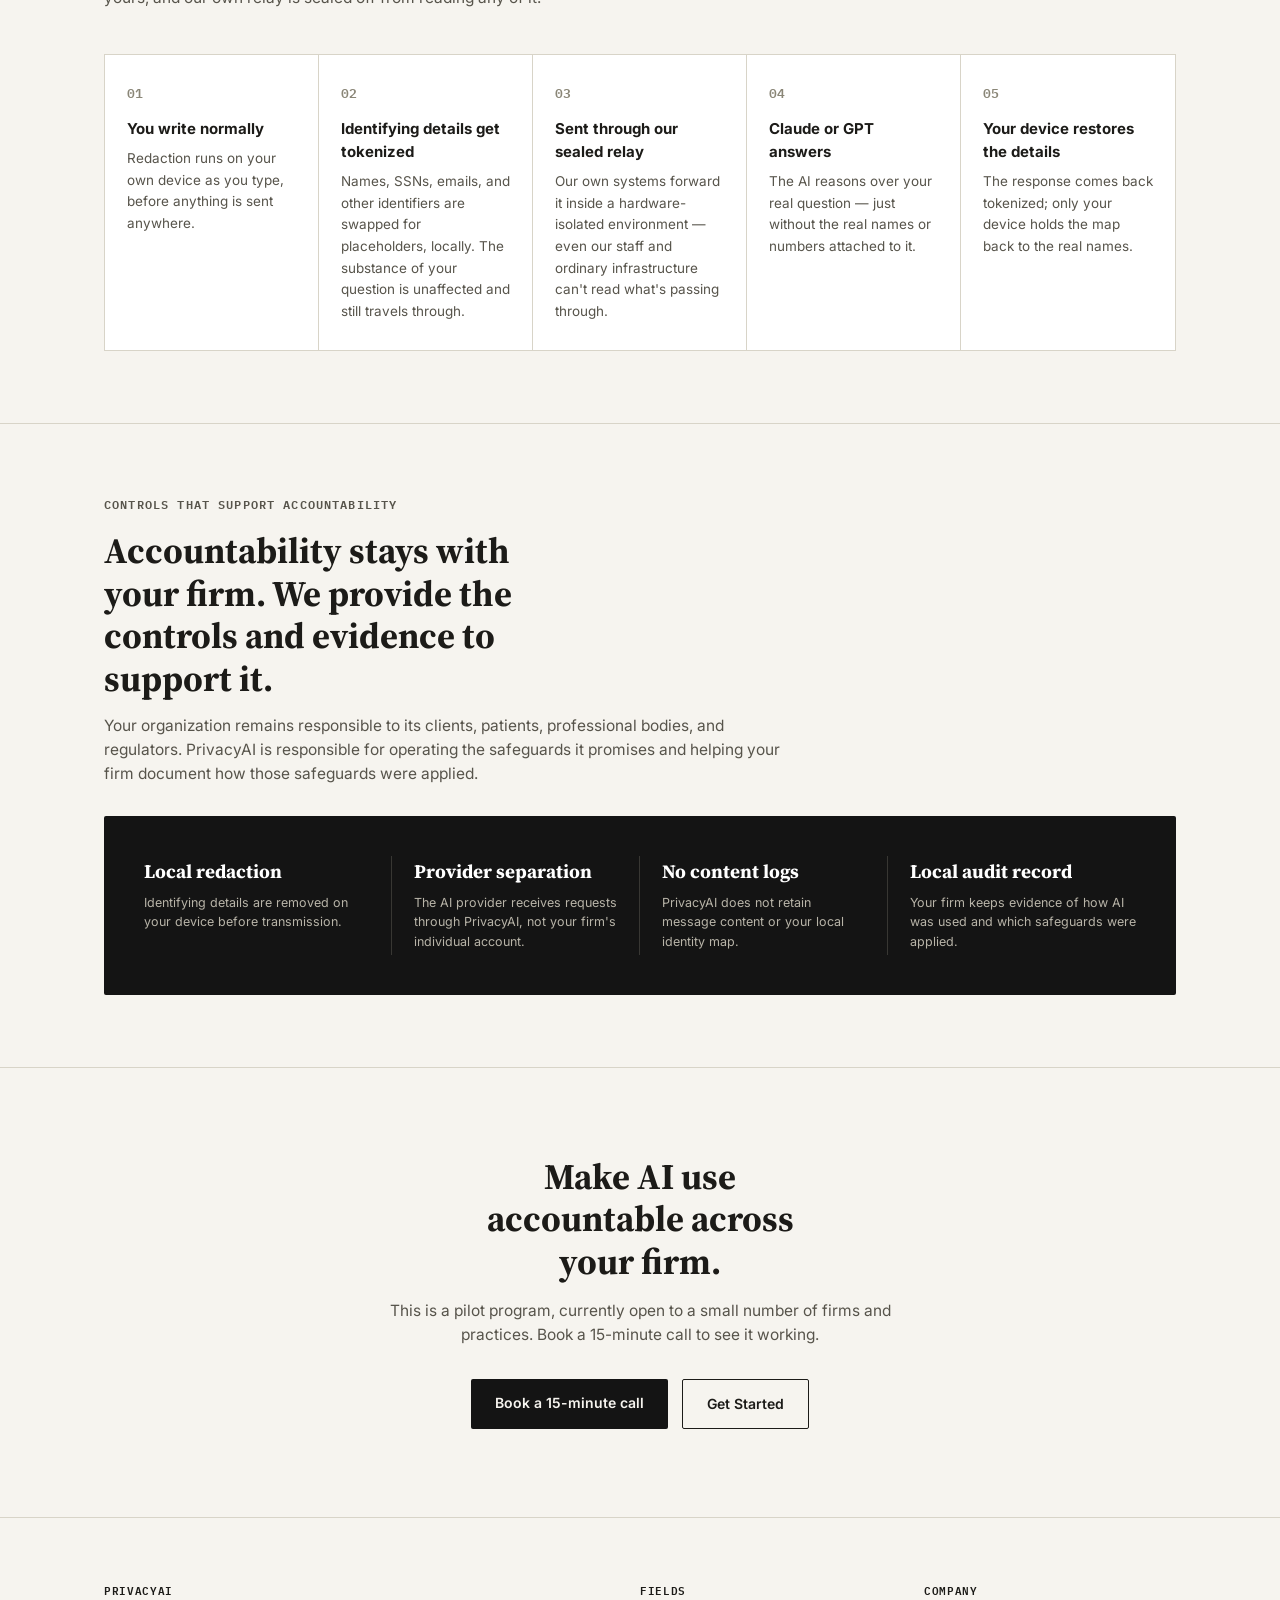
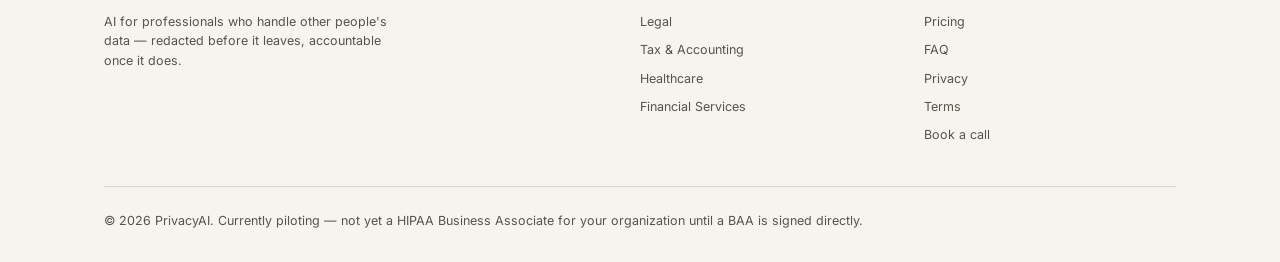
==== commit 6f0322fd: "Add interactive PrivacyAI redaction demo" ====
--- a/index.html
+++ b/index.html
@@ -6,6 +6,7 @@
 <link rel="stylesheet" href="booking-modal.css">
 <script src="booking-modal.js" defer></script>
 <script src="hero-rotation.js" defer></script>
+<script src="hero-demo.js" defer></script>
 <title>Secure AI for Professional Firms | PrivacyAI</title>
 <meta name="description" content="PrivacyAI removes identifying details before requests reach ChatGPT or Claude, secures transmission, and maintains a defensible local audit log.">
 <link rel="canonical" href="https://privacyai.pro/">
@@ -61,9 +62,9 @@
   nav .wrap{display:flex;justify-content:space-between;align-items:center;}
   .logo{font-family:'IBM Plex Mono',monospace;font-weight:600;font-size:15px;letter-spacing:0.02em;display:flex;align-items:center;gap:9px;}
   .logo .bar{width:16px;height:8px;background:var(--redact);display:inline-block;}
-  .navlinks{display:flex;gap:26px;font-size:14px;font-weight:500;color:var(--ink-soft);}
+  .navlinks{display:flex;gap:18px;font-size:13px;font-weight:500;color:var(--ink-soft);white-space:nowrap;}
   .navlinks a:hover{color:var(--ink);}
-  .nav-cta{background:var(--redact);color:var(--paper);padding:11px 20px;border-radius:2px;font-weight:600;font-size:13.5px;}
+  .nav-cta{background:var(--redact);color:var(--paper);padding:11px 20px;border-radius:2px;font-weight:600;font-size:13.5px;white-space:nowrap;flex-shrink:0;}
   .nav-cta:hover{background:#000;}
 
   .hero{padding:80px 0 66px;}
@@ -146,13 +147,119 @@
   .input-bar .ph{color:#a29e90;font-size:12.5px;}
   .send{width:27px;height:27px;border-radius:7px;background:var(--redact);display:flex;align-items:center;justify-content:center;color:var(--paper);font-size:12px;flex-shrink:0;}
 
+  /* Interactive hero redaction demo */
+  .frame.hero-demo{
+    overflow:hidden;border-color:#b8c4bc;
+    box-shadow:0 26px 70px rgba(24,54,42,.16),0 4px 12px rgba(19,19,17,.08);
+  }
+  .hero-demo .titlebar{background:linear-gradient(90deg,#fbfaf7 0%,#eef4f0 100%);}
+  .hero-demo-body{min-height:430px;padding:20px;display:flex;flex-direction:column;}
+  .hero-demo-label{
+    display:flex;flex-direction:column;align-items:stretch;gap:11px;margin-bottom:0;
+    font-family:'IBM Plex Mono',monospace;font-size:9.5px;letter-spacing:.06em;text-transform:uppercase;color:var(--ink-faint);
+  }
+  .hero-demo-tabs{display:flex;gap:0;border-bottom:1px solid var(--rule);}
+  .hero-demo-tab{
+    position:relative;margin-bottom:-1px;border:1px solid transparent;border-bottom-color:var(--rule);
+    border-radius:6px 6px 0 0;background:transparent;color:var(--ink-soft);
+    padding:9px 12px;cursor:pointer;font-family:'IBM Plex Mono',monospace;font-size:9px;font-weight:600;text-transform:uppercase;
+  }
+  .hero-demo-tab[aria-selected="true"]{
+    background:#fff;border-color:var(--rule);border-bottom-color:#fff;color:var(--protected);
+    box-shadow:inset 0 3px 0 var(--protected);
+  }
+  .hero-demo textarea{
+    width:100%;min-height:154px;resize:vertical;border:1px solid var(--rule);border-radius:0 0 7px 7px;
+    background:#fbfaf7;color:var(--ink);padding:13px 14px;outline:none;
+    font-family:'IBM Plex Mono',monospace;font-size:11.5px;line-height:1.65;
+  }
+  .hero-demo textarea:focus{border-color:var(--protected);box-shadow:0 0 0 2px var(--protected-soft);}
+  .hero-demo-preview{
+    width:100%;min-height:154px;border:1px solid var(--rule);border-top:0;border-radius:0 0 7px 7px;
+    background:var(--protected-soft);padding:13px 14px;white-space:pre-wrap;overflow-wrap:anywhere;
+    font-family:'IBM Plex Mono',monospace;font-size:11.5px;line-height:1.65;color:var(--ink-soft);
+  }
+  .hero-demo-preview[contenteditable="true"]{cursor:text;outline:none;}
+  .hero-demo-preview[contenteditable="true"]:focus{border-color:var(--protected);box-shadow:0 0 0 2px var(--protected-soft);}
+  .hero-demo-preview mark{background:var(--redact);color:var(--paper);padding:1px 4px;border-radius:2px;}
+  .hero-demo-preview mark[data-original]{position:relative;cursor:default;}
+  .hero-demo-preview mark[data-original]::after{
+    content:attr(data-original);position:absolute;left:50%;bottom:calc(100% + 8px);
+    transform:translateX(-50%) translateY(2px);z-index:30;opacity:0;pointer-events:none;
+    max-width:260px;padding:7px 9px;border-radius:4px;background:#111;color:#fff;
+    box-shadow:0 8px 22px rgba(0,0,0,.24);white-space:nowrap;overflow:hidden;text-overflow:ellipsis;
+    font-family:'IBM Plex Mono',monospace;font-size:9.5px;font-weight:500;line-height:1.3;
+    transition:opacity .06s ease,transform .06s ease;
+  }
+  .hero-demo-preview mark[data-original]::before{
+    content:"";position:absolute;left:50%;bottom:calc(100% + 3px);z-index:31;opacity:0;
+    transform:translateX(-50%);border:5px solid transparent;border-top-color:#111;pointer-events:none;
+    transition:opacity .06s ease;
+  }
+  .hero-demo-preview mark[data-original]:hover::after,
+  .hero-demo-preview mark[data-original]:focus::after{opacity:1;transform:translateX(-50%) translateY(0);}
+  .hero-demo-preview mark[data-original]:hover::before,
+  .hero-demo-preview mark[data-original]:focus::before{opacity:1;}
+  .hero-demo-suggestion{
+    background:#f5e8d7;color:#8b501f;border-bottom:2px dotted #8b501f;border-radius:2px;
+    padding:1px 2px;cursor:pointer;
+  }
+  .hero-demo-suggestion:hover,.hero-demo-suggestion:focus{background:#f0d5b2;outline:2px solid rgba(139,80,31,.22);outline-offset:1px;}
+  .hero-demo-replacements{
+    min-height:154px;max-height:180px;overflow:auto;border:1px solid var(--rule);border-top:0;border-radius:0 0 7px 7px;
+    background:#fbfaf7;padding:10px;
+  }
+  .hero-demo-items{display:grid;gap:7px;}
+  .hero-demo-item{
+    display:grid;grid-template-columns:auto minmax(0,1fr) auto;align-items:center;gap:7px;
+    padding:7px 8px;border:1px solid var(--rule);border-radius:4px;background:#fff;
+    font-family:'IBM Plex Mono',monospace;font-size:9.5px;
+  }
+  .hero-demo-item.suggested{border-color:#d8ad75;background:#f5e8d7;}
+  .hero-demo-item.suggested .hero-demo-type{color:#8b501f;}
+  .hero-demo-item input{accent-color:var(--protected);margin:0;}
+  .hero-demo-value{overflow:hidden;text-overflow:ellipsis;white-space:nowrap;}
+  .hero-demo-type{color:var(--protected);font-weight:600;}
+  .hero-demo-empty{font-size:11px;color:var(--ink-faint);padding:5px;}
+  .hero-demo-response{
+    margin-top:14px;border:1px solid #c7d6cc;border-radius:7px;background:#fff;
+    box-shadow:0 7px 20px rgba(32,69,53,.07);overflow:hidden;
+  }
+  .hero-demo-response-head{
+    display:flex;justify-content:space-between;gap:12px;padding:9px 11px;border-bottom:1px solid #dbe5de;
+    background:#f2f7f3;font-family:'IBM Plex Mono',monospace;font-size:8.5px;font-weight:600;
+    letter-spacing:.06em;text-transform:uppercase;color:var(--protected);
+  }
+  .hero-demo-response-copy{padding:11px 13px;font-size:11.5px;line-height:1.55;color:var(--ink-soft);}
+  .hero-demo-actions{display:flex;flex-direction:column;align-items:stretch;gap:9px;margin-top:auto;padding-top:14px;}
+  .hero-demo-status{font-family:'IBM Plex Mono',monospace;font-size:9.5px;color:var(--protected);font-weight:600;}
+  .hero-demo-footer{width:100%;display:grid;grid-template-columns:minmax(130px,1fr) auto;align-items:center;gap:8px;min-width:0;}
+  .hero-demo-select{
+    max-width:155px;border:1px solid var(--rule);border-radius:3px;background:#fff;color:var(--ink);
+    padding:7px 25px 7px 8px;font-family:'IBM Plex Mono',monospace;font-size:9.5px;
+  }
+  .hero-demo-link{
+    border:0;border-radius:3px;background:var(--redact);color:var(--paper);padding:8px 10px;cursor:pointer;
+    font-size:11px;font-weight:700;white-space:nowrap;
+  }
+  .hero-demo-link:hover{background:var(--protected);transform:translateY(-1px);}
+  @media(max-width:520px){
+    .hero-demo-tabs{width:100%;display:grid;grid-template-columns:repeat(3,1fr);}
+    .hero-demo-tab{padding:6px 4px;}
+    .hero-demo-actions{align-items:stretch;}
+    .hero-demo-footer{width:100%;grid-template-columns:1fr;}
+    .hero-demo-select,.hero-demo-link{width:100%;max-width:none;min-width:0;}
+    .hero-demo-body{min-height:0;padding:15px;}
+    .hero-demo-response-copy{font-size:10.5px;}
+  }
+
   section{padding:72px 0;}
   section.bordered{border-top:1px solid var(--rule);}
   .kicker{font-family:'IBM Plex Mono',monospace;font-size:11.5px;font-weight:600;letter-spacing:0.1em;text-transform:uppercase;color:var(--ink-soft);margin-bottom:16px;}
   h2{font-family:'Source Serif 4',serif;font-weight:700;font-size:clamp(26px,3.4vw,36px);line-height:1.18;margin:0 0 14px;max-width:20ch;}
   .section-sub{color:var(--ink-soft);font-size:15.5px;max-width:58ch;margin-bottom:44px;}
 
-  .v-grid{display:grid;grid-template-columns:repeat(3,1fr);gap:0;border-top:1px solid var(--rule);border-bottom:1px solid var(--rule);}
+  .v-grid{display:grid;grid-template-columns:repeat(4,1fr);gap:0;border-top:1px solid var(--rule);border-bottom:1px solid var(--rule);}
   @media(max-width:860px){.v-grid{grid-template-columns:1fr;}}
   .v-card{border-right:1px solid var(--rule);padding:24px 26px;display:flex;flex-direction:column;transition:background .15s,transform .15s;}
   .v-card:last-child{border-right:none;}
@@ -223,9 +330,10 @@
   <div class="wrap">
     <a href="index.html"><img src="logo.svg" alt="PrivacyAI" style="height:80px;display:block;"></a>
     <div class="navlinks">
-      <a href="legal.html">For Attorneys</a>
-      <a href="tax.html">For Tax &amp; Accounting</a>
-      <a href="healthcare.html">For Healthcare</a>
+      <a href="legal.html">Attorneys</a>
+      <a href="tax.html">Tax &amp; Accounting</a>
+      <a href="healthcare.html">Healthcare</a>
+      <a href="financial.html">Financial Advisors</a>
       <a href="pricing.html">Pricing</a>
       <a href="faq.html">FAQ</a>
     </div>
@@ -240,39 +348,51 @@
         <h1>AI your whole <span class="rotating-niche" data-rotating-niche>law firm</span> can use. <em><span>Without exposing</span><span>sensitive data.</span></em></h1>
         <p class="hero-sub">Your team may already be using AI tools like ChatGPT and Claude—carefully, informally, or with manual redaction. PrivacyAI removes identifying details about your clients and your firm before each request is securely sent, while maintaining a defensible local audit log. All without compromising the answer.</p>
         <div class="hero-ctas">
-          <a class="btn btn-dark" href="pricing.html#get-started">Get Started</a>
+          <a class="btn btn-dark" href="https://link.sellflows.com/widget/form/1FQfrmu2PW0arcnSk0aJ">Get Started</a>
           <a class="btn btn-outline" href="https://link.sellflows.com/widget/booking/PBpJVegRgUST8xPAbuOj">Book a Call</a>
           <a class="text-link" href="#how">How PrivacyAI works →</a>
         </div>
       </div>
 
-      <div class="frame">
+      <div class="frame hero-demo">
         <div class="titlebar">
           <div class="tb-dot"></div><div class="tb-dot"></div><div class="tb-dot"></div>
-          <div class="tb-label">PrivacyAI — new conversation</div>
+          <div class="tb-label">Try live redaction</div>
         </div>
-        <div class="chat">
-          <div class="label-row"><span class="tag">You — redacted before sending</span></div>
-          <div class="row user">
-            <div class="bubble user">
-              Can you help me draft a demand letter for my client
-              <span class="tok">PERSON_1-C24</span> regarding
-              <span class="suggest-wrap">
-                <span class="suggest">the incident described in the intake notes</span>
-                <span class="popover"><span class="popover-label">Stylometric rephrase:</span><span class="popover-buttons"><span class="on">Accept</span><span>Keep Original</span><span>Redraft</span></span></span>
-              </span>?
+        <div class="hero-demo-body">
+          <div class="hero-demo-label">
+            <span data-hero-count>0 details protected</span>
+            <span class="hero-demo-tabs" role="tablist" aria-label="Compare original and protected request">
+              <button class="hero-demo-tab" type="button" role="tab" aria-selected="true" data-hero-tab="protected">Protected</button>
+              <button class="hero-demo-tab" type="button" role="tab" aria-selected="false" data-hero-tab="original">Type your own</button>
+              <button class="hero-demo-tab" type="button" role="tab" aria-selected="false" data-hero-tab="replacements">Replacements</button>
+            </span>
+          </div>
+          <textarea data-hero-input aria-label="Try PrivacyAI redaction with fictional information" hidden>Draft a follow-up for plaintiff Jordan Ellis at 1824 Harbor View Road. Email jordan.ellis@example.com and reference case number CV-2026-10482.</textarea>
+          <div class="hero-demo-preview" data-hero-panel="protected" data-hero-preview contenteditable="true" role="textbox" aria-label="Protected request editor" aria-multiline="true" spellcheck="true"></div>
+          <div class="hero-demo-replacements" data-hero-panel="replacements" hidden>
+            <div class="hero-demo-items" data-hero-items></div>
+          </div>
+          <div class="hero-demo-response">
+            <div class="hero-demo-response-head">
+              <span>Example AI response</span>
+              <span>Restored locally</span>
             </div>
+            <div class="hero-demo-response-copy">Of course—here’s a concise draft based on the protected request. Approved details would be restored only in your browser.</div>
           </div>
-          <div class="label-row"><span class="tag">Claude — real, unaffected answer</span></div>
-          <div class="row ai">
-            <div class="bubble ai">
-              Of course — here's a draft demand letter. I've left space for the specific incident date, damages, and policy number once you have them handy...
-            </div>
+          <div class="hero-demo-actions">
+            <span class="hero-demo-status">Protected locally as you type</span>
+            <span class="hero-demo-footer">
+              <select class="hero-demo-select" data-hero-example aria-label="Choose a fictional example">
+                <option value="legal">Legal example</option>
+                <option value="tax">Tax &amp; accounting</option>
+                <option value="healthcare">Healthcare</option>
+                <option value="financial">Financial advisory</option>
+                <option value="blank">Start blank</option>
+              </select>
+              <button class="hero-demo-link" type="button" data-hero-continue>See full interactive demo →</button>
+            </span>
           </div>
-        </div>
-        <div class="input-bar">
-          <span class="ph">Type a message…</span>
-          <div class="send">↑</div>
         </div>
       </div>
     </div>
@@ -300,6 +420,11 @@
         <div class="v-title">Keep patient identifiers out of AI prompts and support responsible use.</div>
         <div class="v-arrow">For healthcare practices →</div>
       </a>
+      <a class="v-card" href="financial.html">
+        <div class="v-tag">Financial Services</div>
+        <div class="v-title">Protect client financial data and document responsible AI vendor oversight.</div>
+        <div class="v-arrow">For financial advisors →</div>
+      </a>
     </div>
   </div>
 </section>
@@ -341,7 +466,7 @@
     <p>This is a pilot program, currently open to a small number of firms and practices. Book a 15-minute call to see it working.</p>
     <div class="hero-ctas">
       <a class="btn btn-dark" href="https://link.sellflows.com/widget/booking/PBpJVegRgUST8xPAbuOj">Book a 15-minute call</a>
-      <a class="btn btn-outline" href="pricing.html#get-started">Get Started</a>
+      <a class="btn btn-outline" href="https://link.sellflows.com/widget/form/1FQfrmu2PW0arcnSk0aJ">Get Started</a>
     </div>
   </div>
 </section>
@@ -358,6 +483,7 @@
         <a href="legal.html">Legal</a>
         <a href="tax.html">Tax &amp; Accounting</a>
         <a href="healthcare.html">Healthcare</a>
+        <a href="financial.html">Financial Services</a>
       </div>
       <div class="f-col">
         <h4>Company</h4>
--- a/booking-modal.css
+++ b/booking-modal.css
@@ -2,6 +2,7 @@
 .booking-modal.is-open{visibility:visible;opacity:1;}
 .booking-modal__backdrop{position:absolute;inset:0;background:rgba(20,20,20,.7);backdrop-filter:blur(4px);}
 .booking-modal__dialog{position:relative;width:min(940px,100%);height:min(780px,calc(100vh - 48px));overflow:hidden;background:#f6f4ef;border:1px solid rgba(255,255,255,.2);border-radius:8px;box-shadow:0 24px 80px rgba(0,0,0,.34);transform:translateY(16px) scale(.985);transition:transform 220ms ease;}
+.booking-modal__dialog--form{width:min(760px,100%);height:min(860px,calc(100vh - 48px));}
 .booking-modal.is-open .booking-modal__dialog{transform:translateY(0) scale(1);}
 .booking-modal__close{position:absolute;top:12px;right:12px;z-index:2;width:40px;height:40px;border:1px solid #d8d4c8;border-radius:50%;background:#f6f4ef;color:#1c1b18;font:600 24px/1 system-ui,sans-serif;cursor:pointer;box-shadow:0 3px 12px rgba(0,0,0,.12);}
 .booking-modal__close:hover,.booking-modal__close:focus-visible{background:#fff;outline:2px solid #1f3d2f;outline-offset:2px;}
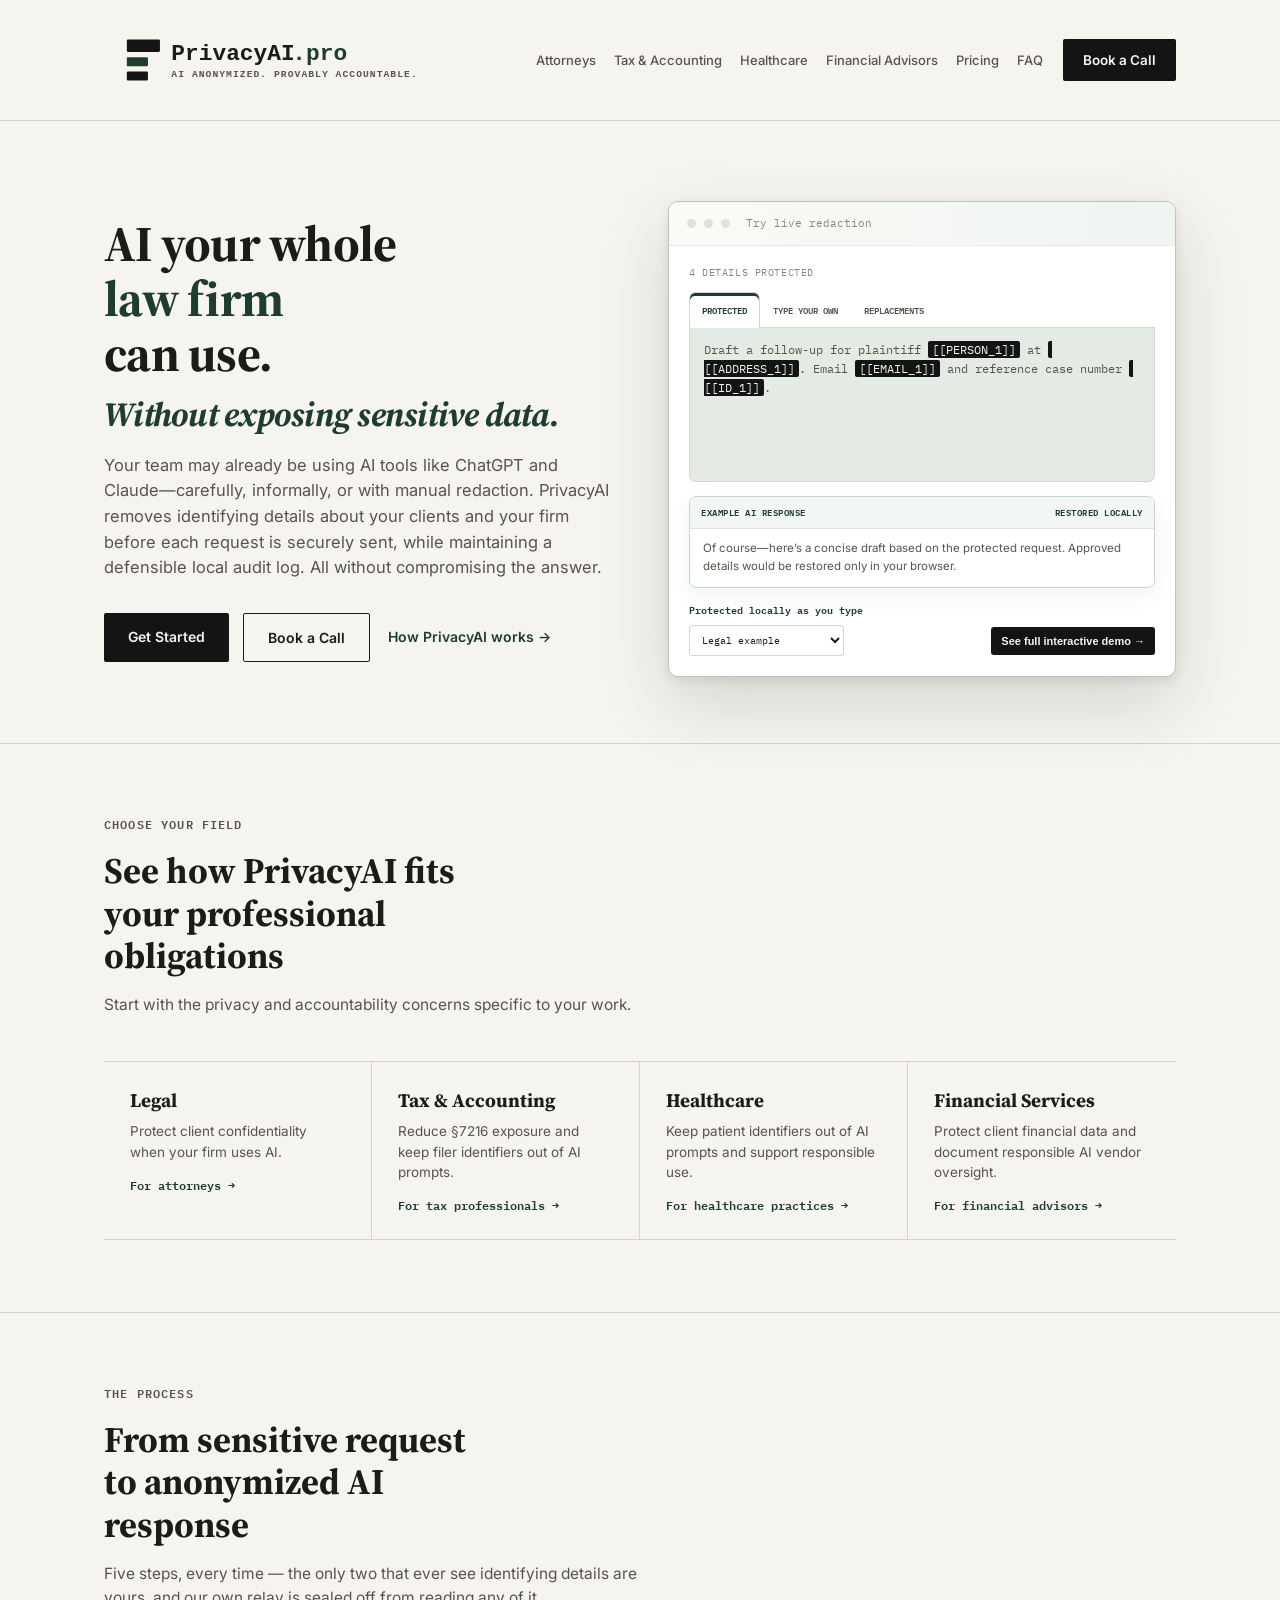
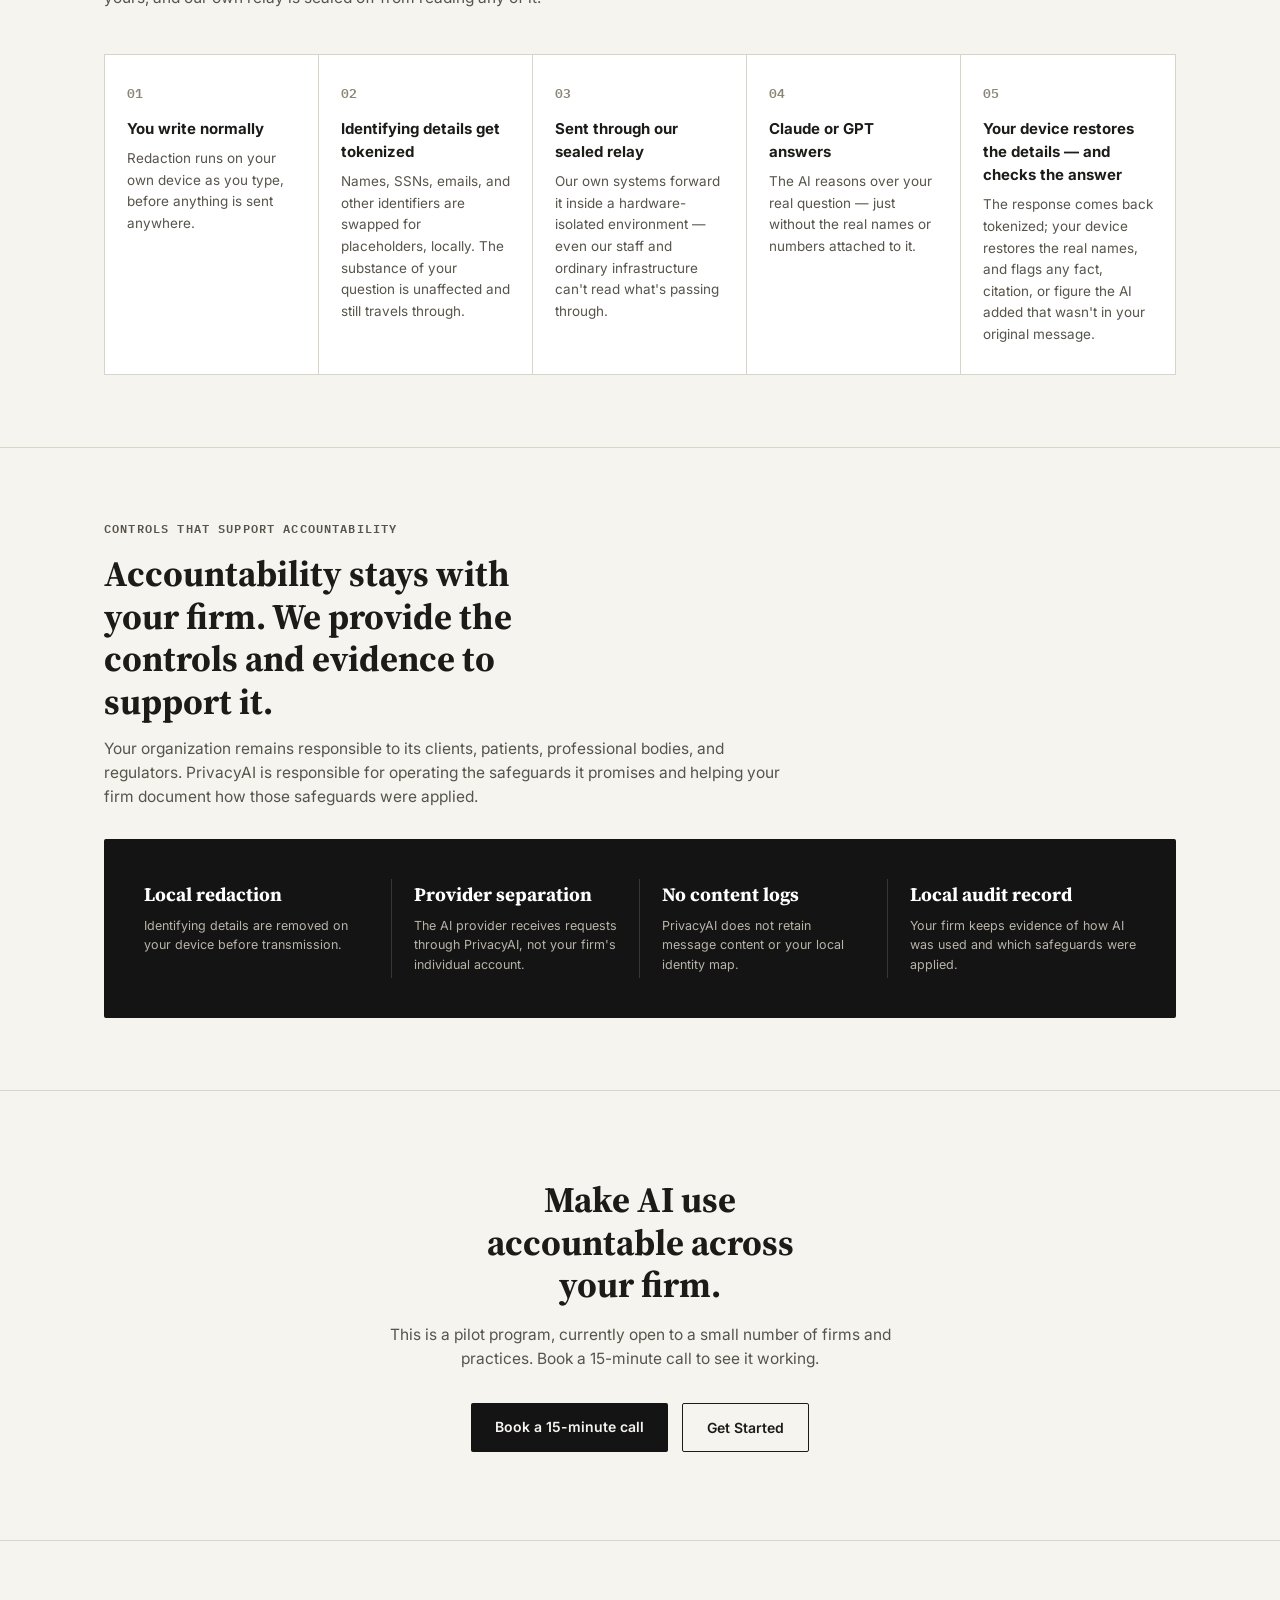
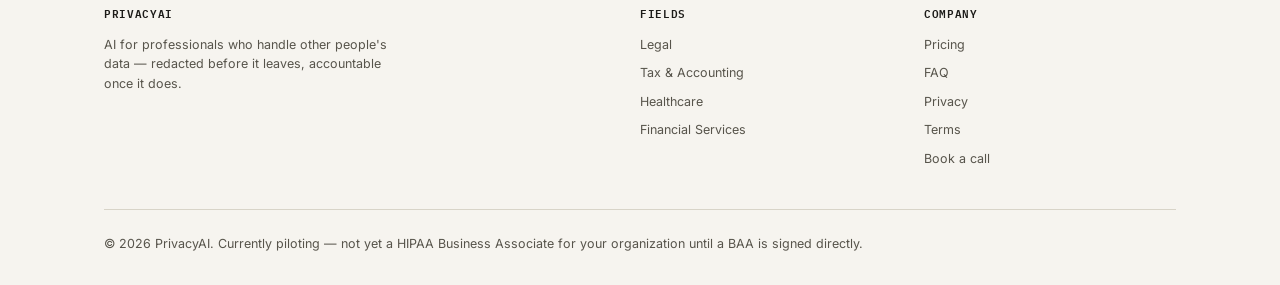
==== commit 1d232375: "Add fact-drift guardrail messaging distinguishing PrivacyAI from legal-research accuracy tools Redac" ====
--- a/index.html
+++ b/index.html
@@ -439,7 +439,7 @@
       <div class="p-step"><div class="num">02</div><div class="t">Identifying details get tokenized</div><div class="d">Names, SSNs, emails, and other identifiers are swapped for placeholders, locally. The substance of your question is unaffected and still travels through.</div></div>
       <div class="p-step"><div class="num">03</div><div class="t">Sent through our sealed relay</div><div class="d">Our own systems forward it inside a hardware-isolated environment — even our staff and ordinary infrastructure can't read what's passing through.</div></div>
       <div class="p-step"><div class="num">04</div><div class="t">Claude or GPT answers</div><div class="d">The AI reasons over your real question — just without the real names or numbers attached to it.</div></div>
-      <div class="p-step"><div class="num">05</div><div class="t">Your device restores the details</div><div class="d">The response comes back tokenized; only your device holds the map back to the real names.</div></div>
+      <div class="p-step"><div class="num">05</div><div class="t">Your device restores the details — and checks the answer</div><div class="d">The response comes back tokenized; your device restores the real names, and flags any fact, citation, or figure the AI added that wasn't in your original message.</div></div>
     </div>
   </div>
 </section>
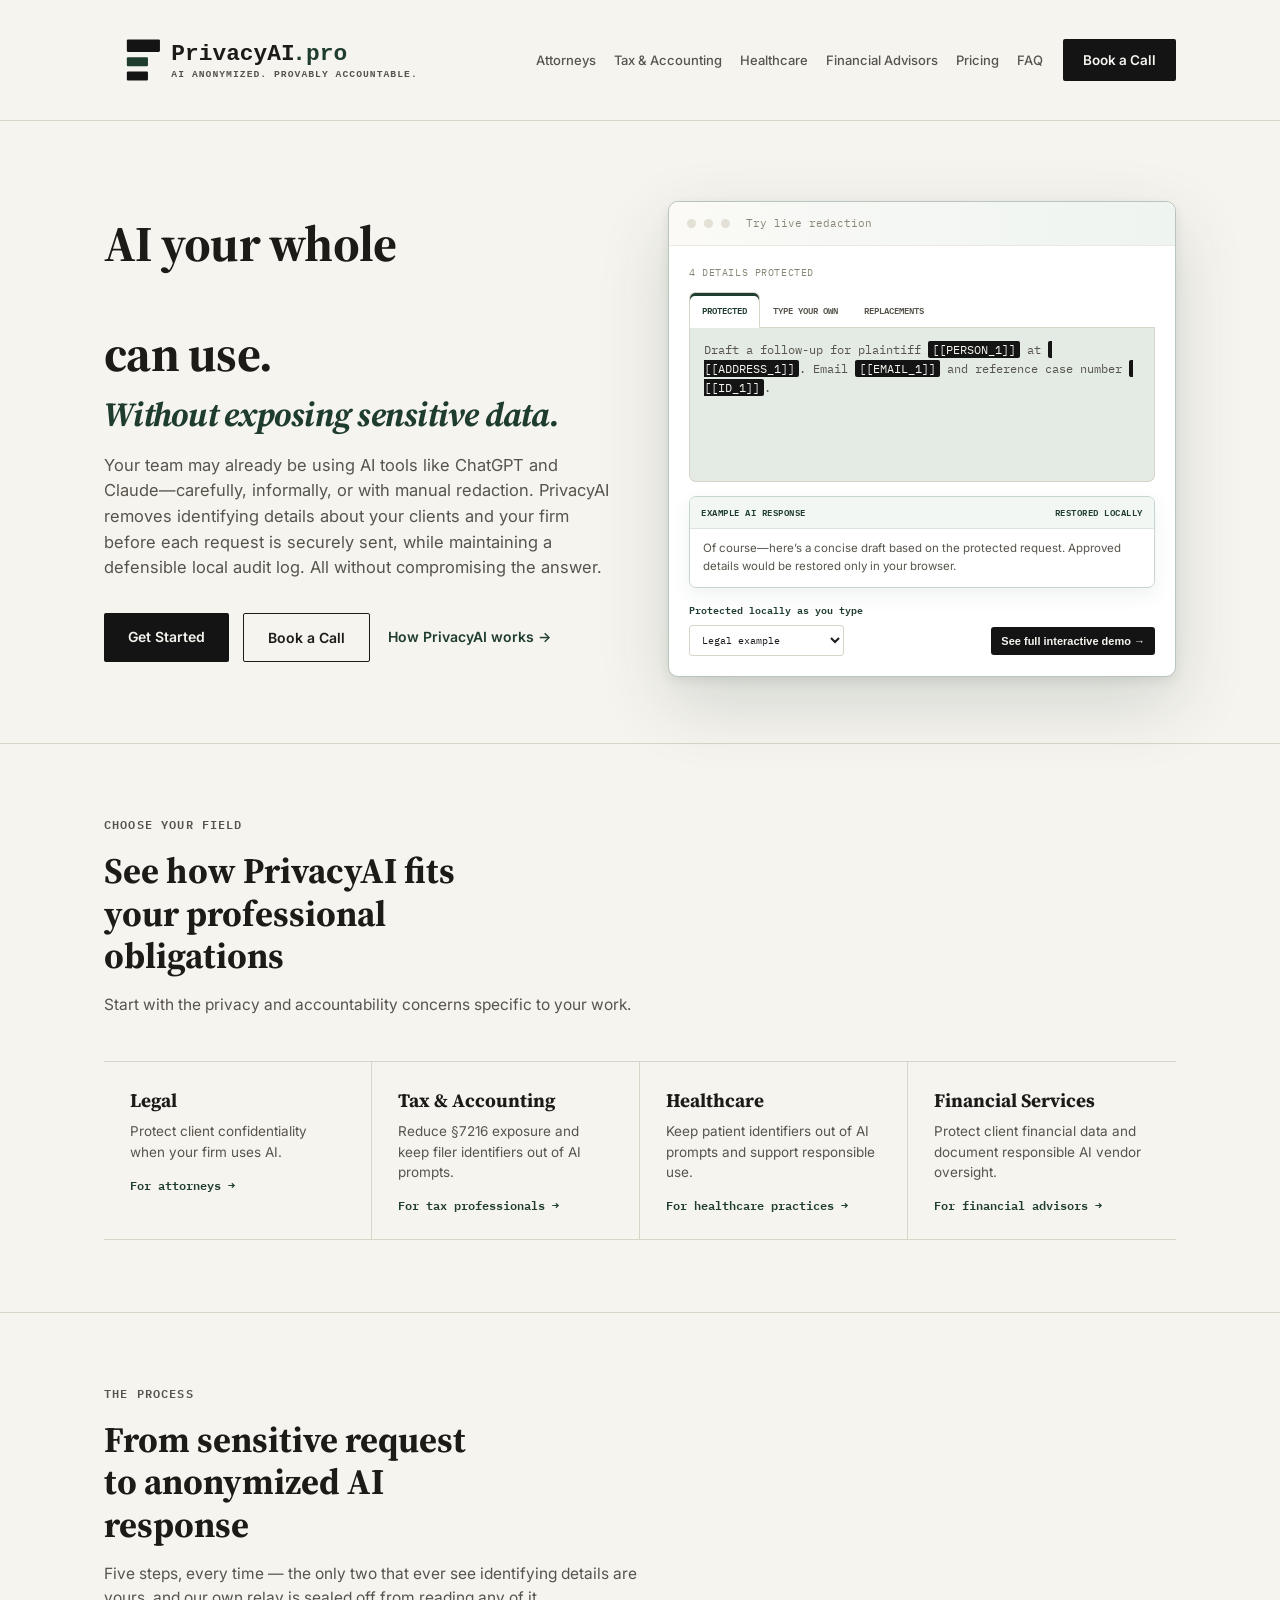
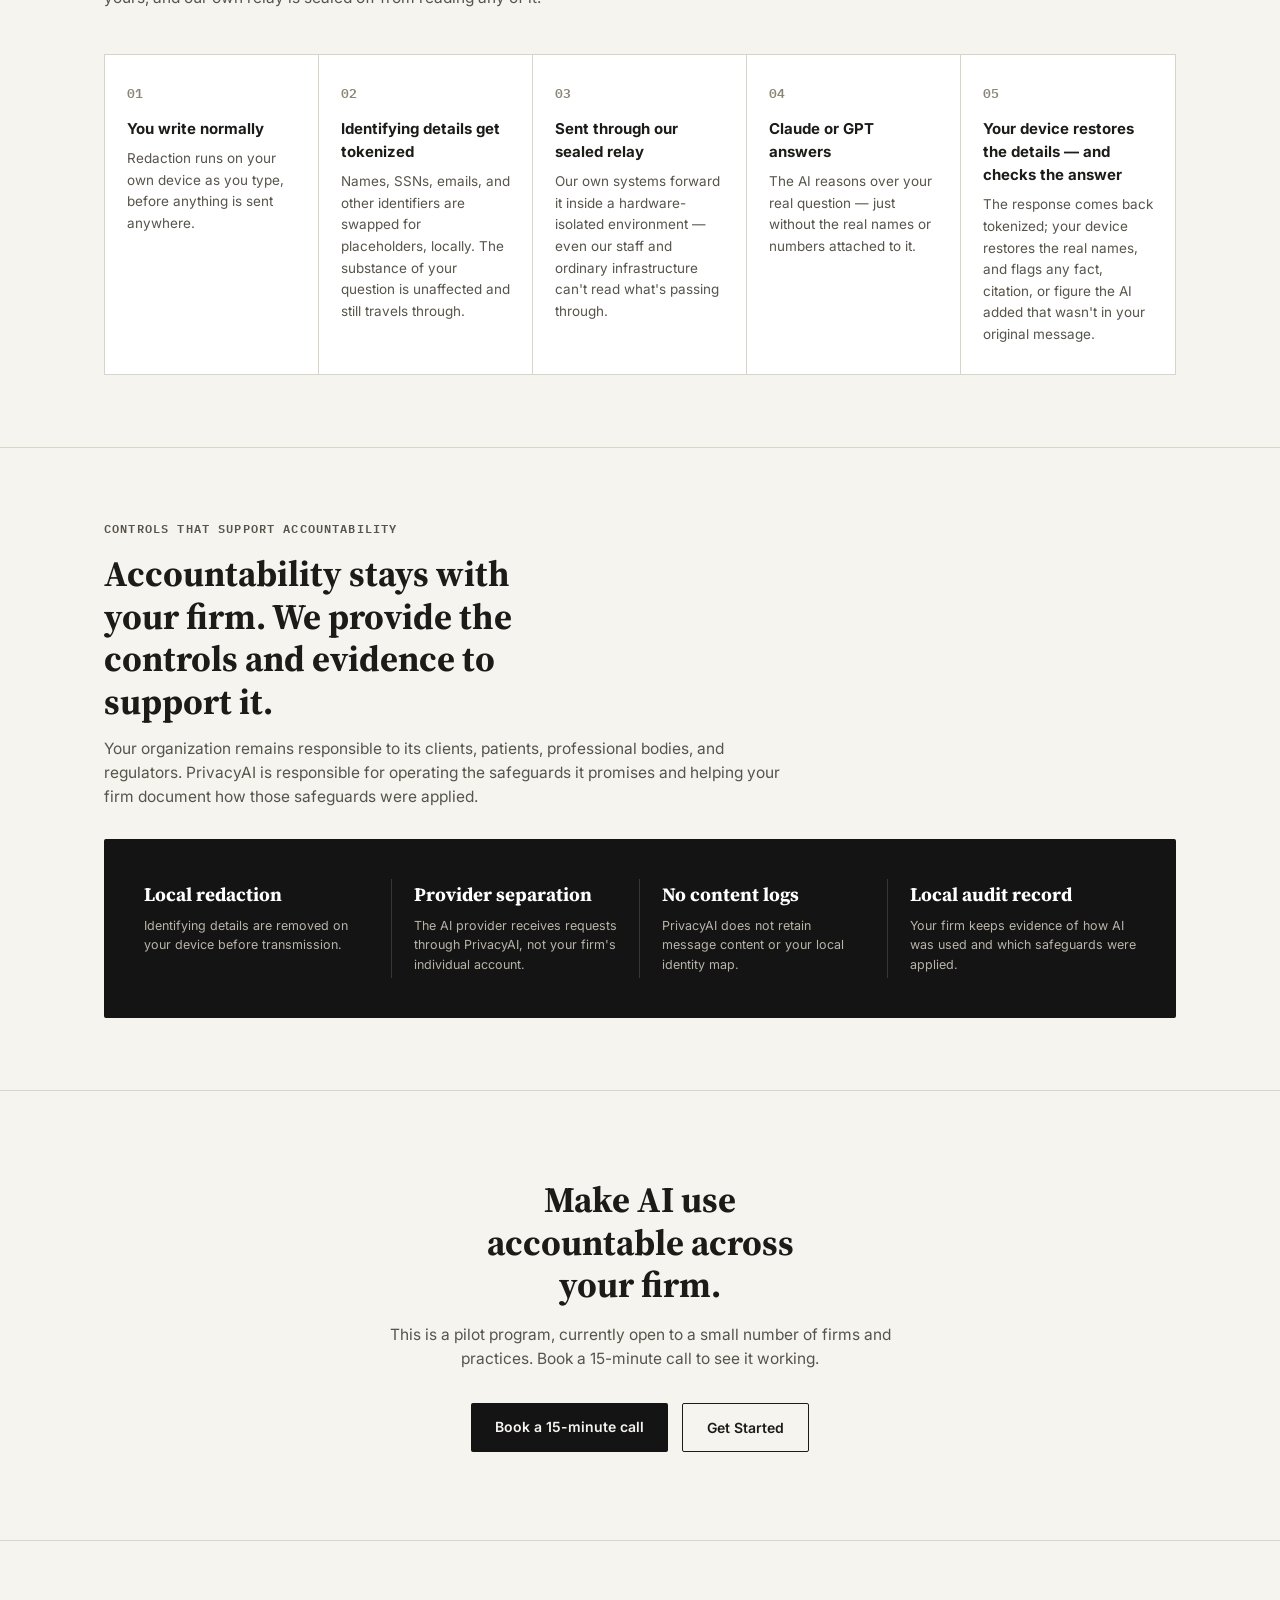
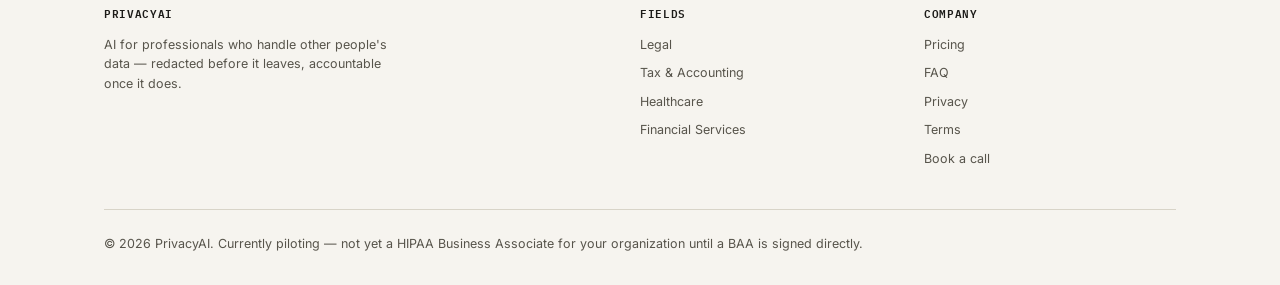
==== commit 1b41cbe8: "Keep CTA modal; load on-site /contact in it instead of sellflows Co-Authored-By: Claude Sonnet 5.5 <" ====
--- a/index.html
+++ b/index.html
@@ -337,7 +337,7 @@
       <a href="pricing.html">Pricing</a>
       <a href="faq.html">FAQ</a>
     </div>
-    <a class="nav-cta" href="https://link.sellflows.com/widget/booking/PBpJVegRgUST8xPAbuOj">Book a Call</a>
+    <a class="nav-cta" href="/contact">Book a Call</a>
   </div>
 </nav>
 
@@ -348,8 +348,8 @@
         <h1>AI your whole <span class="rotating-niche" data-rotating-niche>law firm</span> can use. <em><span>Without exposing</span><span>sensitive data.</span></em></h1>
         <p class="hero-sub">Your team may already be using AI tools like ChatGPT and Claude—carefully, informally, or with manual redaction. PrivacyAI removes identifying details about your clients and your firm before each request is securely sent, while maintaining a defensible local audit log. All without compromising the answer.</p>
         <div class="hero-ctas">
-          <a class="btn btn-dark" href="https://link.sellflows.com/widget/form/1FQfrmu2PW0arcnSk0aJ">Get Started</a>
-          <a class="btn btn-outline" href="https://link.sellflows.com/widget/booking/PBpJVegRgUST8xPAbuOj">Book a Call</a>
+          <a class="btn btn-dark" href="/contact?topic=early-access">Get Started</a>
+          <a class="btn btn-outline" href="/contact">Book a Call</a>
           <a class="text-link" href="#how">How PrivacyAI works →</a>
         </div>
       </div>
@@ -465,8 +465,8 @@
     <h2>Make AI use accountable across your firm.</h2>
     <p>This is a pilot program, currently open to a small number of firms and practices. Book a 15-minute call to see it working.</p>
     <div class="hero-ctas">
-      <a class="btn btn-dark" href="https://link.sellflows.com/widget/booking/PBpJVegRgUST8xPAbuOj">Book a 15-minute call</a>
-      <a class="btn btn-outline" href="https://link.sellflows.com/widget/form/1FQfrmu2PW0arcnSk0aJ">Get Started</a>
+      <a class="btn btn-dark" href="/contact">Book a 15-minute call</a>
+      <a class="btn btn-outline" href="/contact?topic=early-access">Get Started</a>
     </div>
   </div>
 </section>
@@ -491,7 +491,7 @@
         <a href="faq.html">FAQ</a>
         <a href="privacy.html">Privacy</a>
         <a href="terms.html">Terms</a>
-        <a href="https://link.sellflows.com/widget/booking/PBpJVegRgUST8xPAbuOj">Book a call</a>
+        <a href="/contact">Book a call</a>
       </div>
     </div>
     <div class="f-bottom">
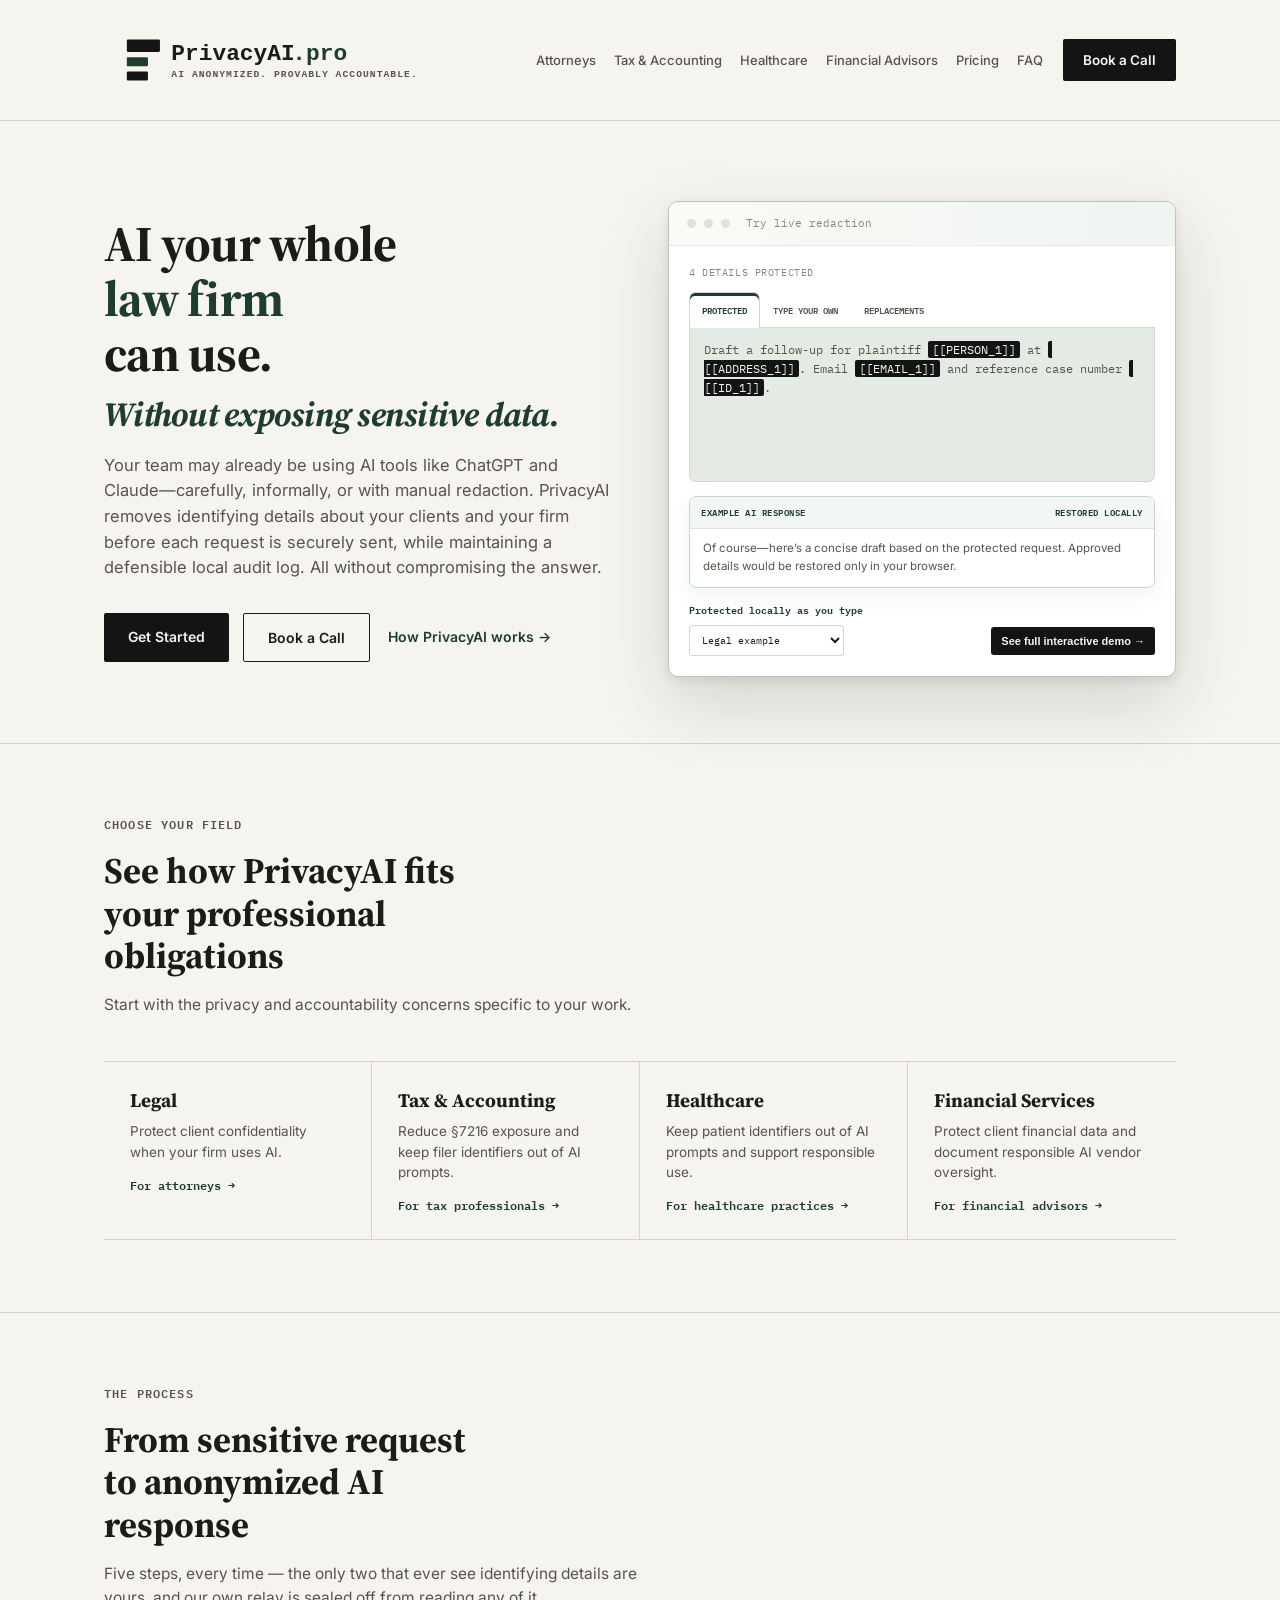
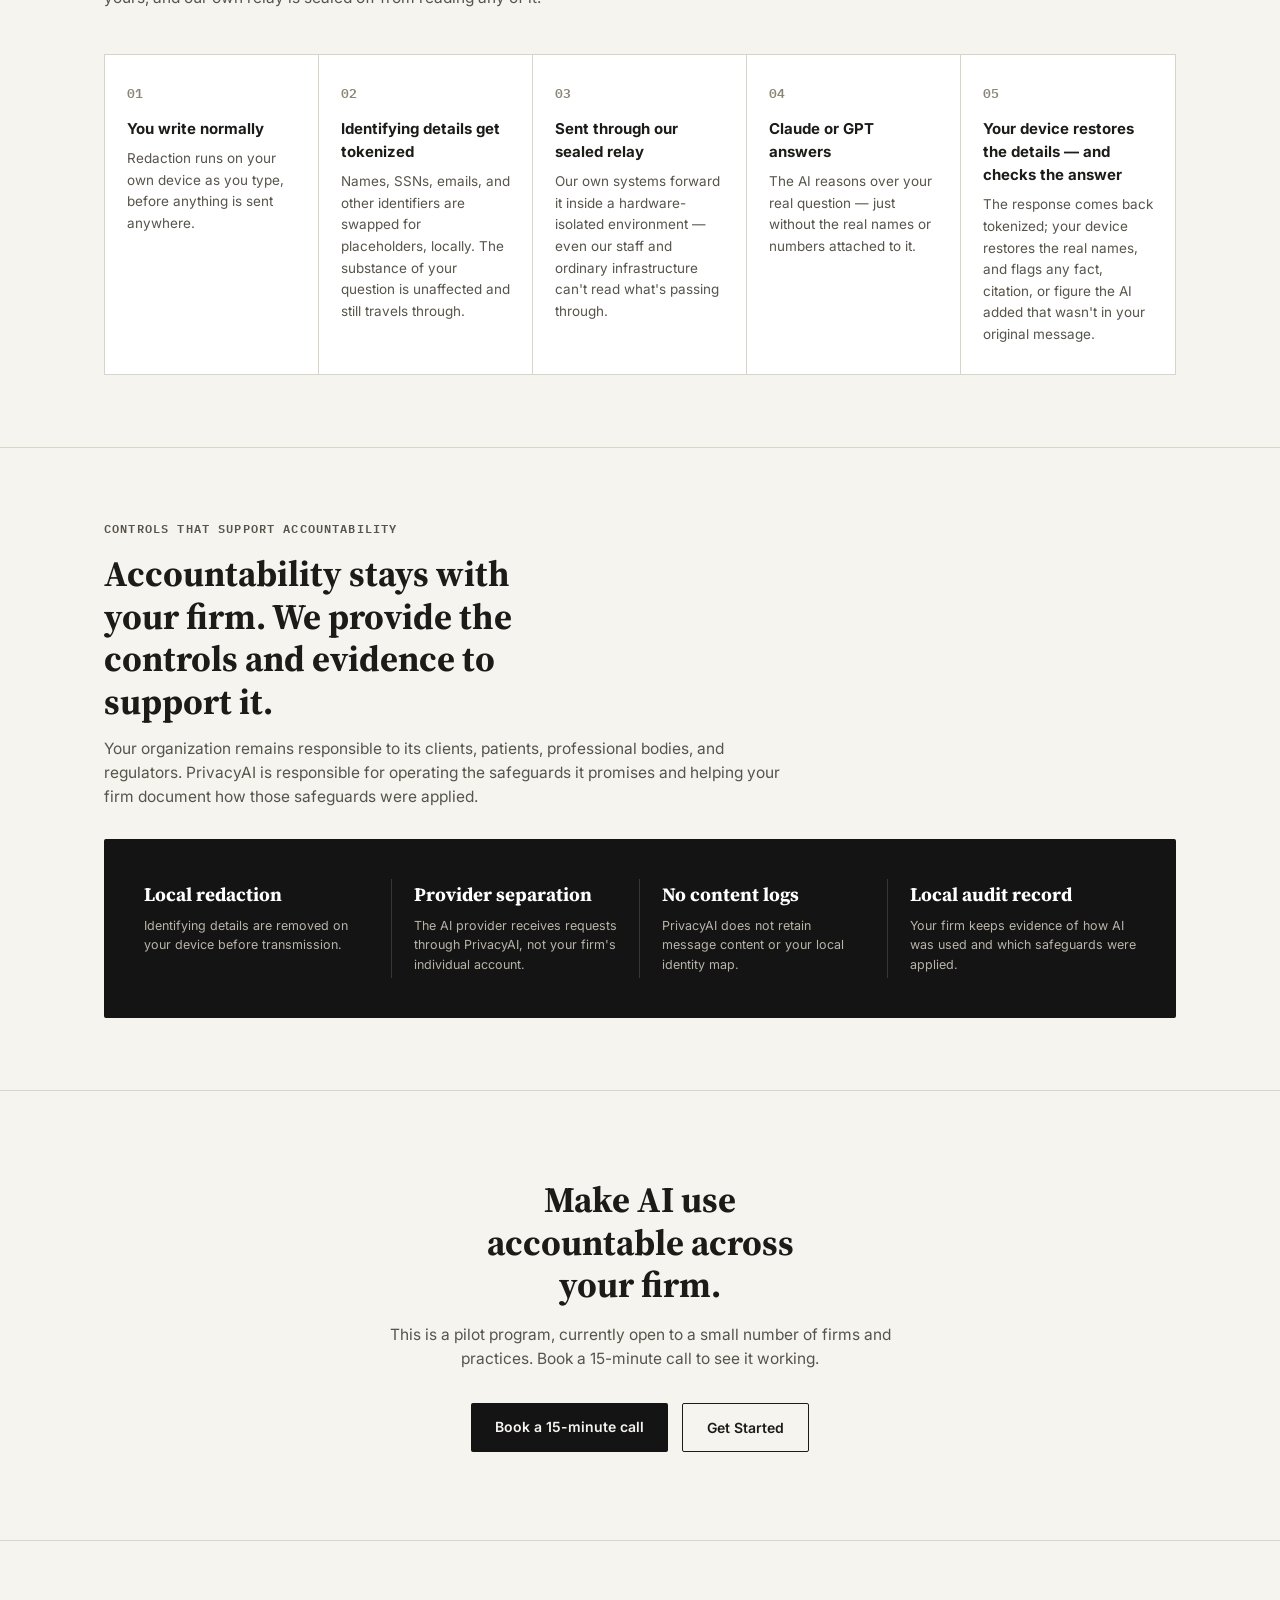
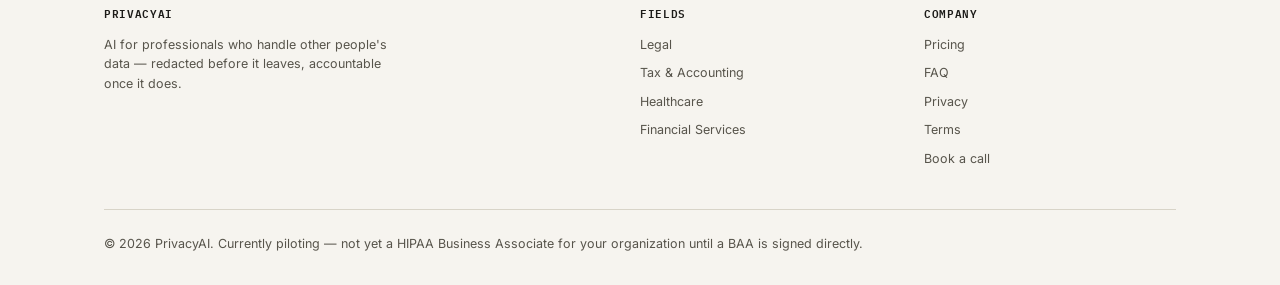
==== commit d5fde21f: "Revert CTA changes; keep standalone /contact page and API only Co-Authored-By: Claude Sonnet 5.5 <no" ====
--- a/index.html
+++ b/index.html
@@ -337,7 +337,7 @@
       <a href="pricing.html">Pricing</a>
       <a href="faq.html">FAQ</a>
     </div>
-    <a class="nav-cta" href="/contact">Book a Call</a>
+    <a class="nav-cta" href="https://link.sellflows.com/widget/booking/PBpJVegRgUST8xPAbuOj">Book a Call</a>
   </div>
 </nav>
 
@@ -348,8 +348,8 @@
         <h1>AI your whole <span class="rotating-niche" data-rotating-niche>law firm</span> can use. <em><span>Without exposing</span><span>sensitive data.</span></em></h1>
         <p class="hero-sub">Your team may already be using AI tools like ChatGPT and Claude—carefully, informally, or with manual redaction. PrivacyAI removes identifying details about your clients and your firm before each request is securely sent, while maintaining a defensible local audit log. All without compromising the answer.</p>
         <div class="hero-ctas">
-          <a class="btn btn-dark" href="/contact?topic=early-access">Get Started</a>
-          <a class="btn btn-outline" href="/contact">Book a Call</a>
+          <a class="btn btn-dark" href="https://link.sellflows.com/widget/form/1FQfrmu2PW0arcnSk0aJ">Get Started</a>
+          <a class="btn btn-outline" href="https://link.sellflows.com/widget/booking/PBpJVegRgUST8xPAbuOj">Book a Call</a>
           <a class="text-link" href="#how">How PrivacyAI works →</a>
         </div>
       </div>
@@ -465,8 +465,8 @@
     <h2>Make AI use accountable across your firm.</h2>
     <p>This is a pilot program, currently open to a small number of firms and practices. Book a 15-minute call to see it working.</p>
     <div class="hero-ctas">
-      <a class="btn btn-dark" href="/contact">Book a 15-minute call</a>
-      <a class="btn btn-outline" href="/contact?topic=early-access">Get Started</a>
+      <a class="btn btn-dark" href="https://link.sellflows.com/widget/booking/PBpJVegRgUST8xPAbuOj">Book a 15-minute call</a>
+      <a class="btn btn-outline" href="https://link.sellflows.com/widget/form/1FQfrmu2PW0arcnSk0aJ">Get Started</a>
     </div>
   </div>
 </section>
@@ -491,7 +491,7 @@
         <a href="faq.html">FAQ</a>
         <a href="privacy.html">Privacy</a>
         <a href="terms.html">Terms</a>
-        <a href="/contact">Book a call</a>
+        <a href="https://link.sellflows.com/widget/booking/PBpJVegRgUST8xPAbuOj">Book a call</a>
       </div>
     </div>
     <div class="f-bottom">
